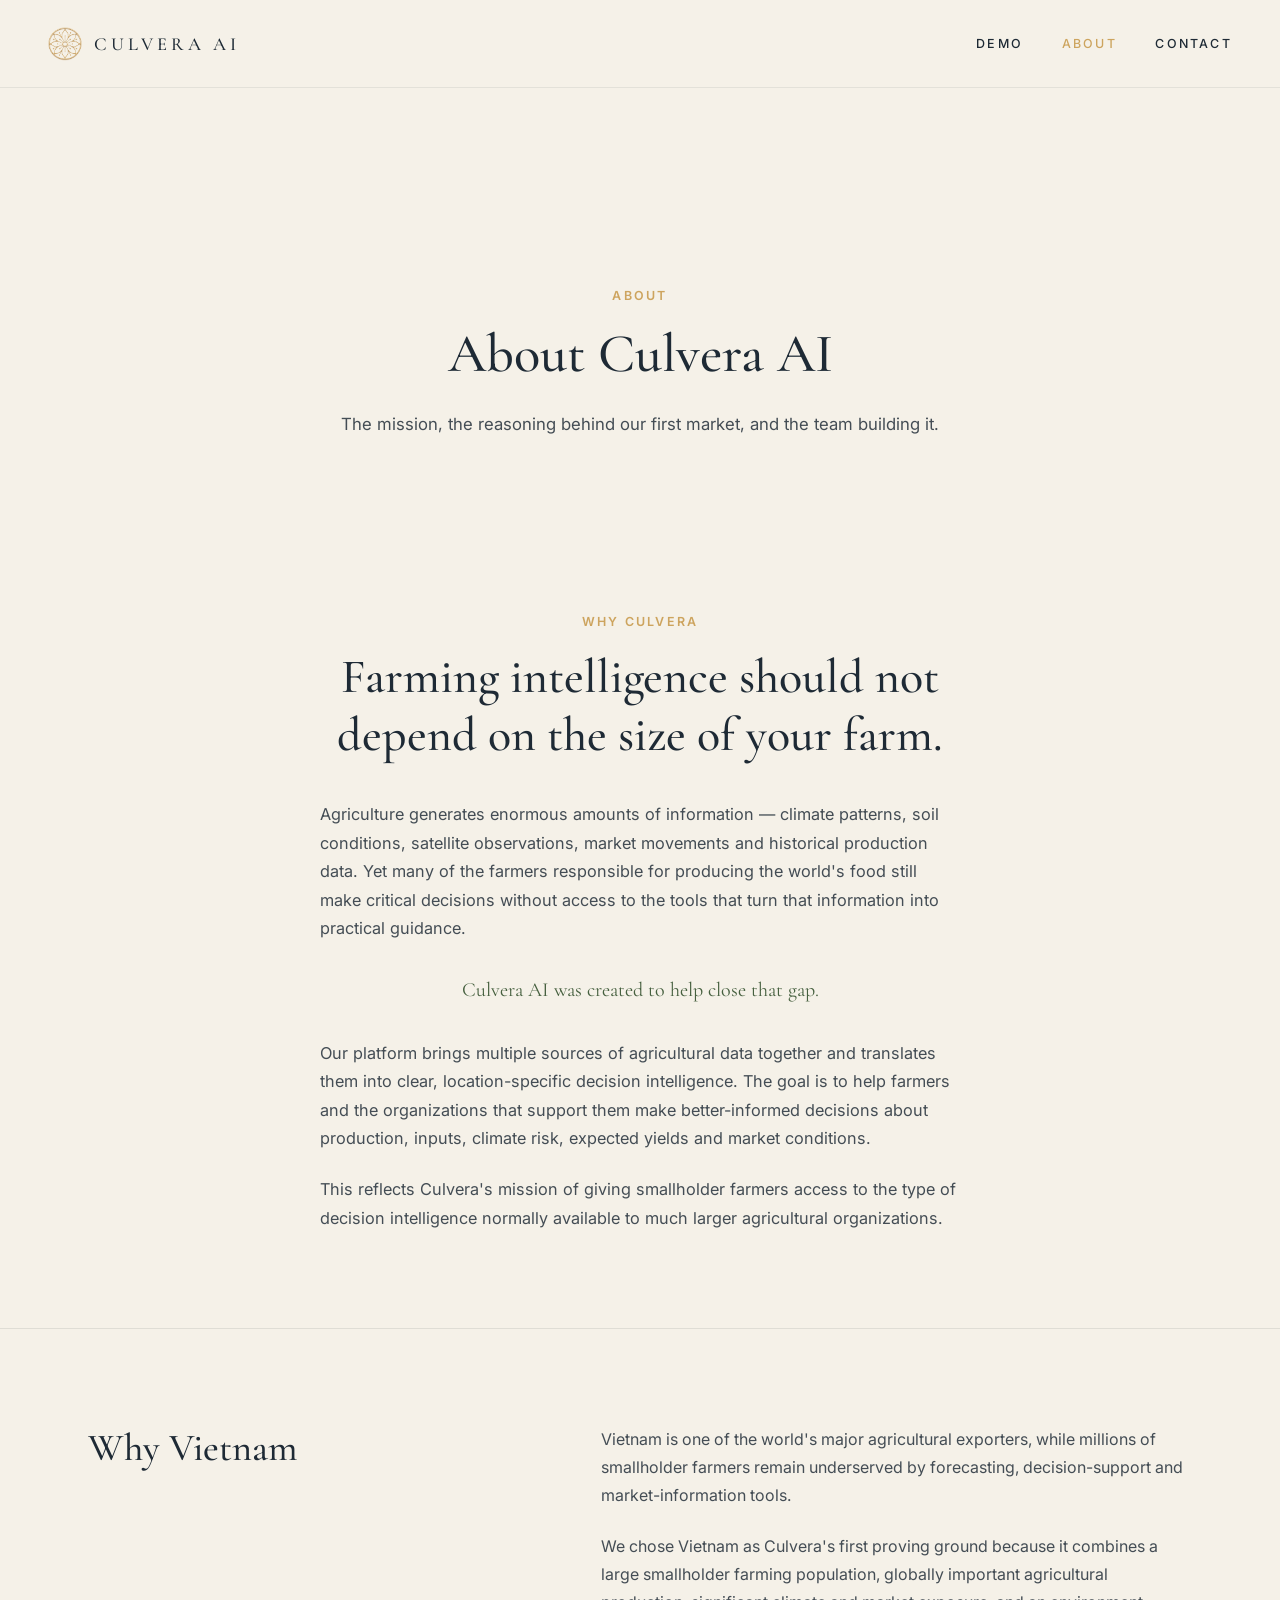
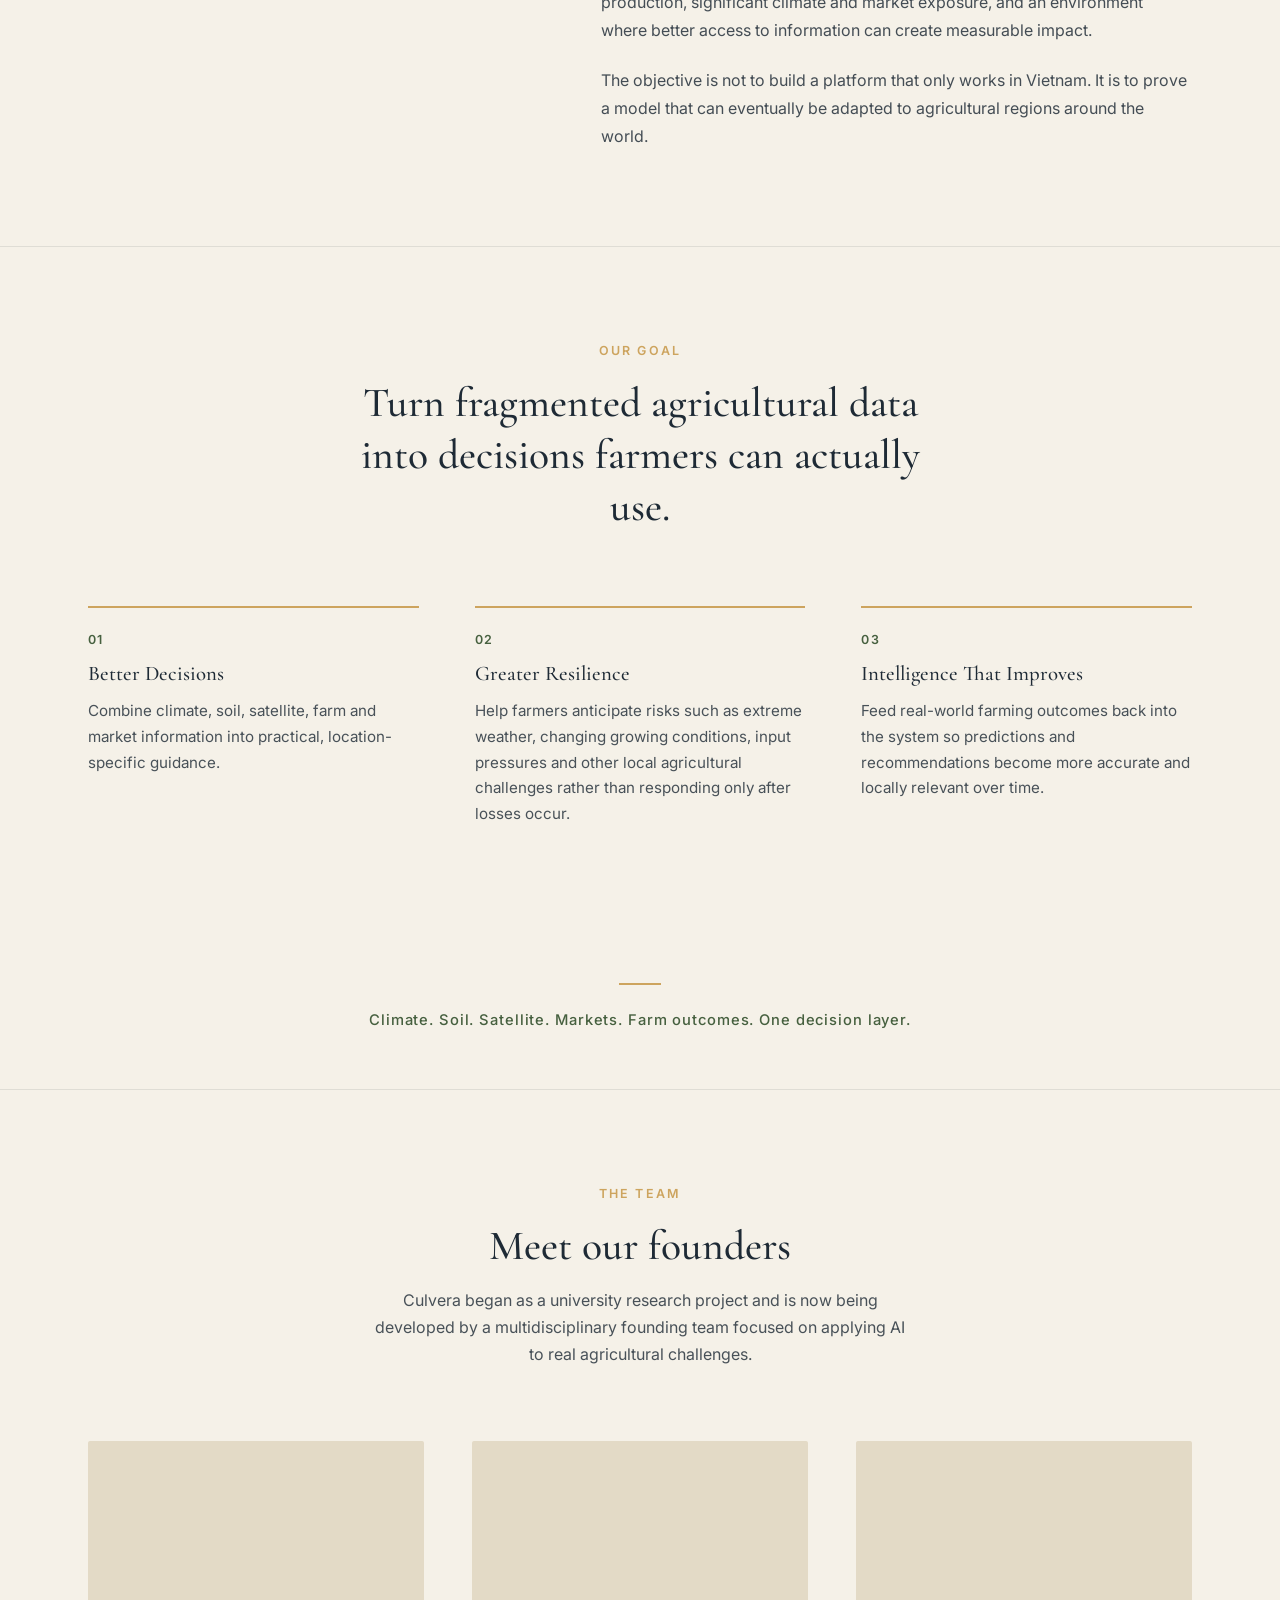
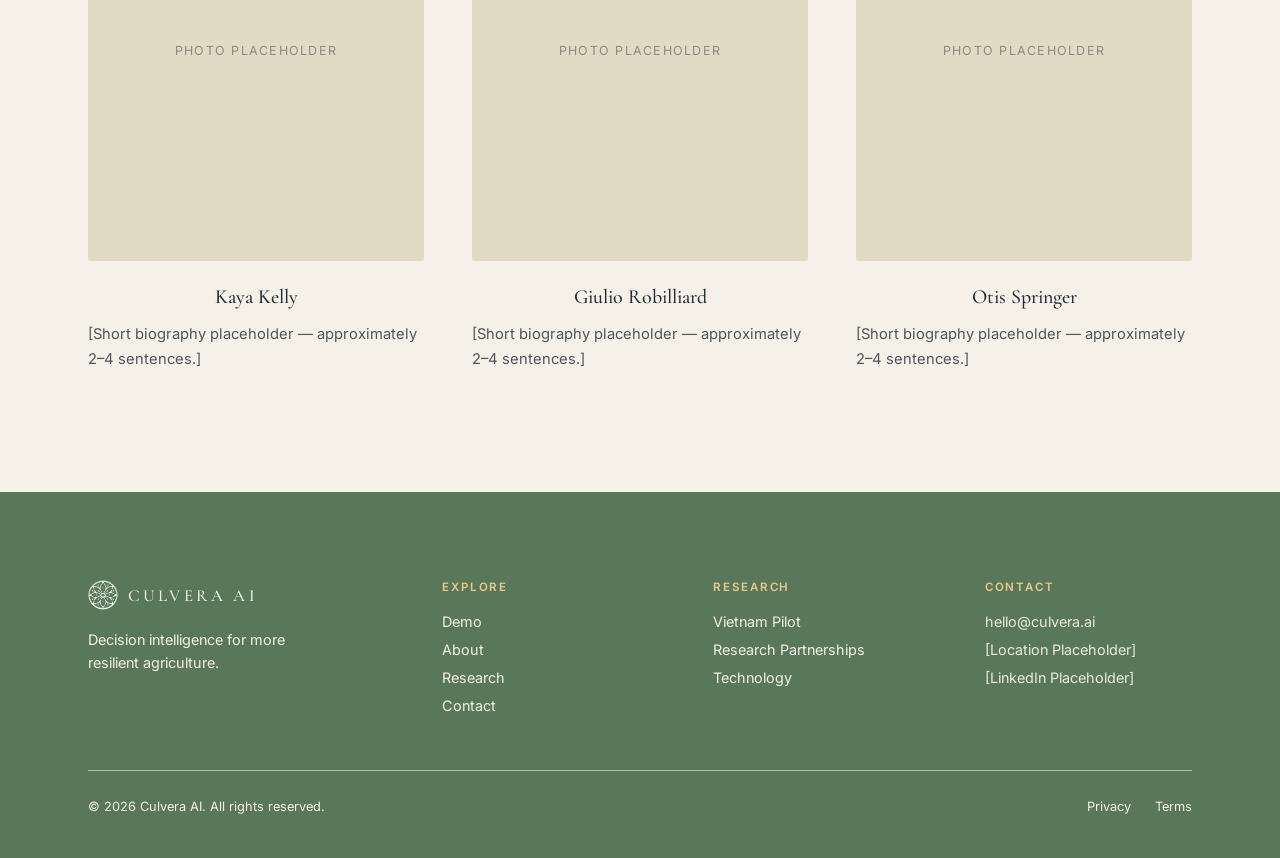
==== about.html @ 6334f4b2 "Initial commit: Culvera AI marketing site Co-Authored-By: Claude Sonnet 5 <noreply@anthropic.com>" ====
<!DOCTYPE html>
<html lang="en">
<head>
  <meta charset="UTF-8" />
  <meta name="viewport" content="width=device-width, initial-scale=1.0" />
  <title>About Culvera AI | Our Mission, Vietnam Pilot &amp; Founders</title>
  <meta
    name="description"
    content="Culvera AI gives smallholder farmers access to the decision intelligence normally reserved for large agricultural organizations. Learn our mission, why we started in Vietnam, and meet the founding team."
  />
  <link rel="canonical" href="about.html" />

  <link rel="preconnect" href="https://fonts.googleapis.com" />
  <link rel="preconnect" href="https://fonts.gstatic.com" crossorigin />
  <link
    href="https://fonts.googleapis.com/css2?family=Cormorant+Garamond:wght@500;600&family=Inter:wght@400;500;600&display=swap"
    rel="stylesheet"
  />

  <link rel="stylesheet" href="css/variables.css" />
  <link rel="stylesheet" href="css/base.css" />
  <link rel="stylesheet" href="css/hero.css" />
  <link rel="stylesheet" href="css/footer.css" />
  <!-- Reused for the static/light header variant and the editorial intro
       block styles (.contact-hero*) — see css/contact.css for both. -->
  <link rel="stylesheet" href="css/contact.css" />
  <link rel="stylesheet" href="css/about-sections.css" />
</head>
<body class="contact-page">

  <header class="site-header site-header--static">
    <a class="site-header__brand" href="index.html">
      <img
        class="site-header__logo"
        src="assets/images/logo-gold.png"
        alt=""
      />
      <span class="site-header__wordmark">CULVERA AI</span>
    </a>
    <nav class="site-header__nav" aria-label="Primary">
      <a href="index.html#demo">DEMO</a>
      <a href="about.html" aria-current="page">ABOUT</a>
      <a href="contact.html">CONTACT</a>
    </nav>
  </header>

  <main>
    <!-- ================================================================
         About hero — short editorial framing. The page's one <h1>.
         ================================================================ -->
    <section class="contact-hero about-hero contact-section">
      <div class="contact-hero__inner">
        <p class="contact-hero__eyebrow">ABOUT</p>
        <h1 class="contact-hero__title">About Culvera AI</h1>
        <p class="contact-hero__body">
          The mission, the reasoning behind our first market, and the team
          building it.
        </p>
      </div>
    </section>

    <!-- Why Culvera, Why Vietnam, Our Goal, tech statement and founders are
         the same shared sections/content used on the homepage — see
         js/data/site-content.js and js/data/founders.js. -->
    <section data-why-culvera></section>
    <section data-why-vietnam></section>
    <section data-goals></section>
    <section data-tech-statement></section>
    <section data-founders></section>
  </main>

  <footer id="site-footer"></footer>

  <script type="module" src="js/components/why-culvera.js"></script>
  <script type="module" src="js/components/why-vietnam.js"></script>
  <script type="module" src="js/components/goals-section.js"></script>
  <script type="module" src="js/components/tech-statement.js"></script>
  <script type="module" src="js/components/founder-grid.js"></script>
  <script type="module" src="js/footer.js"></script>
</body>
</html>
---- css/variables.css ----
/* ==========================================================================
   Culvera AI — Design Tokens & Animation Constants
   --------------------------------------------------------------------------
   Every colour, easing curve and timing value used by the hero/header intro
   lives here. Nothing below is hard-coded elsewhere — tweak a number in this
   file and the whole sequence retimes itself (hero.js reads these at runtime
   via getComputedStyle, so JS and CSS never fall out of sync).
   ========================================================================== */

:root {
  /* ---------- Brand palette ---------- */
  --color-gold: #cda45e;
  --color-gold-bright: #e8c88a;
  --color-white: #ffffff;
  --color-black: #0b0b0a;
  --color-ink: #14130f;

  /* Extended palette — footer, interior pages (contact, about, etc.) */
  --color-navy: #1e2a35;
  --color-navy-deep: #141c24;
  --color-field-green: #59785a;
  --color-field-green-deep: #46603f;
  --color-ivory: #f5f1e8;
  --color-ivory-dim: rgba(245, 241, 232, 0.55); /* decorative use only — never body text */
  --color-neutral-warm: #e3dac6; /* muted warm neutral — image/photo placeholders only */

  /* ---------- Typography ---------- */
  --font-wordmark: "Cormorant Garamond", "Times New Roman", serif;
  --font-nav: "Inter", -apple-system, "Helvetica Neue", Arial, sans-serif;
  --wordmark-tracking: 0.28em;
  --nav-tracking: 0.18em;

  /* ---------- Easing ----------
     Cinematic, non-bouncy curves only. */
  --ease-out-cinematic: cubic-bezier(0.22, 1, 0.36, 1);
  --ease-in-out-cinematic: cubic-bezier(0.65, 0, 0.35, 1);

  /* ---------- Hero intro timeline ----------
     Every phase below is expressed as a duration. hero.js sums these to
     schedule the sequence, so reordering/retiming the show only ever
     requires editing values here. */

  /* Phase 1 — centered gold logo.
     Three distinct, independently-tunable sizes rather than one scale plus
     a derived multiplier, so "how small it starts", "how big it sits while
     visible", and "how big it grows before dissolving" can each be tuned
     on their own: */
  --hero-logo-fade-in: 1400ms;
  --hero-logo-hold: 850ms;
  --hero-logo-fade-out: 900ms;
  --hero-logo-scale-from: 0.28; /* initial, near-invisible size */
  --hero-logo-scale-to: 0.8; /* size while fully visible / holding */
  --hero-logo-scale-exit: 1.1; /* continues growing into this as it fades out */

  /* Phase 2 — "CULVERA AI" wordmark, gold -> white */
  --hero-wordmark-fade-in: 1100ms;
  --hero-wordmark-color-shift: 1300ms;
  --hero-wordmark-hold: 750ms;
  --hero-wordmark-scale-from: 0.92;
  --hero-wordmark-scale-to: 1;

  /* Phase 3 — collapse into the permanent header */
  --hero-header-transition: 950ms;

  /* Misc */
  --hero-scrim-opacity: 0.28;
  --header-height: 88px;
  --auto-scroll-duration: 1100ms;
}

/* Reduced-motion overrides: same structural sequence, none of the scale/
   glow drama, no forced auto-scroll. hero.js also reads this media query
   directly for the auto-scroll / scale-transform behaviour it controls
   in JS rather than CSS. */
@media (prefers-reduced-motion: reduce) {
  :root {
    --hero-logo-fade-in: 500ms;
    --hero-logo-hold: 300ms;
    --hero-logo-fade-out: 400ms;
    --hero-logo-scale-from: 1;
    --hero-logo-scale-to: 1;
    --hero-logo-scale-exit: 1;

    --hero-wordmark-fade-in: 450ms;
    --hero-wordmark-color-shift: 500ms;
    --hero-wordmark-hold: 300ms;
    --hero-wordmark-scale-from: 1;
    --hero-wordmark-scale-to: 1;

    --hero-header-transition: 400ms;
  }
}
---- css/base.css ----
/* ==========================================================================
   Culvera AI — Base / Reset
   ========================================================================== */

*,
*::before,
*::after {
  box-sizing: border-box;
}

html,
body {
  margin: 0;
  padding: 0;
  width: 100%;
  overflow-x: hidden;
}

body {
  background: var(--color-black);
  color: var(--color-ink);
  font-family: var(--font-nav);
  -webkit-font-smoothing: antialiased;
  text-rendering: optimizeLegibility;
}

img {
  max-width: 100%;
  display: block;
}

a {
  color: inherit;
  text-decoration: none;
}

/* Visually-hidden but still available to assistive tech */
.visually-hidden {
  position: absolute;
  width: 1px;
  height: 1px;
  padding: 0;
  margin: -1px;
  overflow: hidden;
  clip: rect(0, 0, 0, 0);
  white-space: nowrap;
  border: 0;
}
---- css/hero.css ----
/* ==========================================================================
   Culvera AI — Hero / Header Intro
   --------------------------------------------------------------------------
   Visual states are driven entirely by a single attribute, [data-hero-stage],
   set on <body> by js/hero.js. Nothing here animates on its own timer — CSS
   only reacts to the current stage, so the whole show can be re-sequenced
   from hero.js without ever touching this file.

   Stages, in order:
     initial        -> nothing but video is visible
     logo           -> centered gold logo fades/scales in, then holds
     logo-out       -> logo fades out (continues a slight scale-up)
     wordmark-gold  -> "CULVERA AI" fades in, centered, in brand gold
     wordmark-white -> wordmark shifts colour from gold to white, then holds
     header         -> wordmark fades out; header brand + nav fade in
     done           -> resting state, identical visually to "header"
   ========================================================================== */

/* ---------------------------------------------------------------------- */
/* Hero section                                                            */
/* ---------------------------------------------------------------------- */

.hero {
  position: relative;
  width: 100%;
  height: 100vh;
  min-height: 100vh;
  overflow: hidden;
  background: var(--color-black);
}

.hero__video {
  position: absolute;
  inset: 0;
  width: 100%;
  height: 100%;
  object-fit: cover;
  object-position: center;
  z-index: 0;
}

/* Soft gradient so the centered wordmark / header stay legible over bright
   footage. Kept subtle — this is not meant to darken the video materially. */
.hero__scrim {
  position: absolute;
  inset: 0;
  z-index: 1;
  pointer-events: none;
  background: linear-gradient(
    to bottom,
    rgba(0, 0, 0, calc(var(--hero-scrim-opacity) * 0.9)) 0%,
    rgba(0, 0, 0, calc(var(--hero-scrim-opacity) * 0.35)) 28%,
    rgba(0, 0, 0, calc(var(--hero-scrim-opacity) * 0.35)) 72%,
    rgba(0, 0, 0, calc(var(--hero-scrim-opacity) * 0.9)) 100%
  );
}

/* ---------------------------------------------------------------------- */
/* Centerstage: logo + wordmark share one dead-center anchor point         */
/* ---------------------------------------------------------------------- */

.hero__centerstage {
  position: absolute;
  inset: 0;
  z-index: 2;
  display: flex;
  align-items: center;
  justify-content: center;
  pointer-events: none;
}

.hero__logo,
.hero__wordmark {
  position: absolute;
  top: 50%;
  left: 50%;
  will-change: opacity, transform;
}

.hero__logo {
  width: min(22vw, 180px);
  min-width: 96px;
  transform: translate(-50%, -50%) scale(var(--hero-logo-scale-from));
  opacity: 0;
  transition:
    opacity var(--hero-logo-fade-out) var(--ease-out-cinematic),
    transform var(--hero-logo-fade-out) var(--ease-out-cinematic);
}

body[data-hero-stage="logo"] .hero__logo {
  opacity: 1;
  transform: translate(-50%, -50%) scale(var(--hero-logo-scale-to));
  transition:
    opacity var(--hero-logo-fade-in) var(--ease-out-cinematic),
    transform var(--hero-logo-fade-in) var(--ease-out-cinematic);
}

/* logo-out and every stage after it: hidden, having drifted slightly larger */
body[data-hero-stage="logo-out"] .hero__logo,
body[data-hero-stage="wordmark-gold"] .hero__logo,
body[data-hero-stage="wordmark-white"] .hero__logo,
body[data-hero-stage="header"] .hero__logo,
body[data-hero-stage="done"] .hero__logo {
  opacity: 0;
  transform: translate(-50%, -50%) scale(var(--hero-logo-scale-exit));
}

.hero__wordmark {
  font-family: var(--font-wordmark);
  font-weight: 500;
  font-size: clamp(2.1rem, 5.5vw, 4.25rem);
  letter-spacing: var(--wordmark-tracking);
  white-space: nowrap;
  color: var(--color-gold);
  opacity: 0;
  transform: translate(-50%, -50%) scale(var(--hero-wordmark-scale-from));
  transition:
    opacity var(--hero-header-transition) var(--ease-out-cinematic),
    transform var(--hero-header-transition) var(--ease-out-cinematic),
    color var(--hero-wordmark-color-shift) var(--ease-in-out-cinematic);
}

body[data-hero-stage="wordmark-gold"] .hero__wordmark {
  opacity: 1;
  color: var(--color-gold);
  transform: translate(-50%, -50%) scale(var(--hero-wordmark-scale-to));
  transition:
    opacity var(--hero-wordmark-fade-in) var(--ease-out-cinematic),
    transform var(--hero-wordmark-fade-in) var(--ease-out-cinematic);
}

body[data-hero-stage="wordmark-white"] .hero__wordmark {
  opacity: 1;
  color: var(--color-white);
  transform: translate(-50%, -50%) scale(var(--hero-wordmark-scale-to));
  transition: color var(--hero-wordmark-color-shift) var(--ease-in-out-cinematic);
}

/* header / done: wordmark dissolves back out, mirroring the logo's exit */
body[data-hero-stage="header"] .hero__wordmark,
body[data-hero-stage="done"] .hero__wordmark {
  opacity: 0;
  color: var(--color-white);
  transform: translate(-50%, -50%) scale(calc(var(--hero-wordmark-scale-to) * 1.06));
  transition:
    opacity var(--hero-header-transition) var(--ease-out-cinematic),
    transform var(--hero-header-transition) var(--ease-out-cinematic);
}

/* ---------------------------------------------------------------------- */
/* Permanent header (brand mark + nav)                                     */
/* ---------------------------------------------------------------------- */

.site-header {
  position: fixed;
  top: 0;
  left: 0;
  right: 0;
  z-index: 10;
  height: var(--header-height);
  display: flex;
  align-items: center;
  justify-content: space-between;
  padding: 0 clamp(1.25rem, 4vw, 3rem);
  background: transparent;
  pointer-events: none;
}

.site-header__brand,
.site-header__nav {
  opacity: 0;
  transform: translateY(-8px);
  transition:
    opacity var(--hero-header-transition) var(--ease-out-cinematic),
    transform var(--hero-header-transition) var(--ease-out-cinematic);
}

body[data-hero-stage="header"] .site-header,
body[data-hero-stage="done"] .site-header {
  pointer-events: auto;
}

body[data-hero-stage="header"] .site-header__brand,
body[data-hero-stage="done"] .site-header__brand {
  opacity: 1;
  transform: translateY(0);
}

body[data-hero-stage="header"] .site-header__nav,
body[data-hero-stage="done"] .site-header__nav {
  opacity: 1;
  transform: translateY(0);
  transition-delay: 120ms; /* nav settles a beat after the brand mark */
}

.site-header__brand {
  display: flex;
  align-items: center;
  gap: 0.75rem;
  text-decoration: none;
  color: inherit;
  transition: opacity 220ms var(--ease-out-cinematic);
}

.site-header__brand:hover,
.site-header__brand:focus-visible {
  opacity: 0.85;
}

.site-header__logo {
  width: 34px;
  height: 34px;
}

.site-header__wordmark {
  font-family: var(--font-wordmark);
  font-weight: 500;
  font-size: 1.15rem;
  letter-spacing: 0.22em;
  color: var(--color-white);
  white-space: nowrap;
}

.site-header__nav {
  display: flex;
  align-items: center;
  gap: clamp(1.25rem, 3vw, 2.5rem);
}

.site-header__nav a {
  font-family: var(--font-nav);
  font-size: 0.78rem;
  font-weight: 500;
  letter-spacing: var(--nav-tracking);
  color: var(--color-white);
  opacity: 0.9;
  transition: opacity 220ms var(--ease-out-cinematic);
}

.site-header__nav a:hover,
.site-header__nav a:focus-visible {
  opacity: 1;
}

@media (max-width: 560px) {
  .site-header__wordmark {
    font-size: 0.95rem;
  }
  .site-header__nav {
    gap: 1rem;
  }
  .site-header__nav a {
    font-size: 0.68rem;
  }
}

/* Below ~480px there isn't room for brand + full nav on one line without
   crowding or wrapping mid-word — stack into two centered rows instead of
   shrinking type past legibility. */
@media (max-width: 480px) {
  .site-header {
    flex-wrap: wrap;
    justify-content: center;
    row-gap: 0.5rem;
    height: auto;
    padding-top: 0.85rem;
    padding-bottom: 0.85rem;
  }

  .site-header__brand {
    order: 1;
  }

  .site-header__nav {
    order: 2;
    width: 100%;
    justify-content: center;
  }
}
---- css/footer.css ----
/* ==========================================================================
   Culvera AI — Global Footer
   --------------------------------------------------------------------------
   Rendered by js/footer.js from js/footer-data.js into <footer id="site-footer">.
   Field Green background, Warm Ivory text, gold reserved for small accents
   and hover states only — restrained, editorial, not a generic SaaS footer.
   ========================================================================== */

.site-footer {
  background: var(--color-field-green);
  color: var(--color-ivory);
}

.site-footer__inner {
  max-width: 1200px;
  margin: 0 auto;
  padding: clamp(3.5rem, 7vw, 5.5rem) clamp(1.5rem, 4vw, 3rem) clamp(2rem, 4vw, 2.75rem);
}

.site-footer__top {
  display: grid;
  grid-template-columns: 1.4fr 1fr 1fr 1fr;
  gap: clamp(2.5rem, 5vw, 4rem);
}

/* ---------------------------------------------------------------------- */
/* Brand column                                                            */
/* ---------------------------------------------------------------------- */

.site-footer__brand {
  display: inline-flex;
  align-items: center;
  gap: 0.65rem;
  margin-bottom: 1.1rem;
}

.site-footer__logo {
  width: 30px;
  height: 30px;
}

.site-footer__wordmark {
  font-family: var(--font-wordmark);
  font-weight: 500;
  font-size: 1.05rem;
  letter-spacing: 0.2em;
  color: var(--color-ivory);
}

.site-footer__tagline {
  font-family: var(--font-nav);
  font-size: 0.9rem;
  line-height: 1.6;
  color: var(--color-ivory);
  max-width: 26ch;
  margin: 0;
}

/* ---------------------------------------------------------------------- */
/* Link columns                                                            */
/* ---------------------------------------------------------------------- */

.site-footer__heading {
  font-family: var(--font-nav);
  font-size: 0.72rem;
  font-weight: 600;
  letter-spacing: 0.16em;
  text-transform: uppercase;
  color: var(--color-gold-bright);
  margin: 0 0 1.15rem;
}

.site-footer__list {
  list-style: none;
  margin: 0;
  padding: 0;
  display: flex;
  flex-direction: column;
  gap: 0.7rem;
}

.site-footer__list a,
.site-footer__list li {
  font-family: var(--font-nav);
  font-size: 0.9rem;
  color: var(--color-ivory);
}

.site-footer__list a {
  transition: color 220ms var(--ease-out-cinematic);
}

.site-footer__list a:hover,
.site-footer__list a:focus-visible {
  color: var(--color-gold-bright);
}

.site-footer__col--contact .site-footer__list li {
  opacity: 0.95;
}

/* ---------------------------------------------------------------------- */
/* Divider + bottom bar                                                    */
/* ---------------------------------------------------------------------- */

.site-footer__divider {
  height: 1px;
  background: var(--color-ivory-dim);
  margin: clamp(2.5rem, 5vw, 3.5rem) 0 1.75rem;
}

.site-footer__bottom {
  display: flex;
  align-items: center;
  justify-content: space-between;
  gap: 1.5rem;
  flex-wrap: wrap;
}

.site-footer__copyright {
  font-family: var(--font-nav);
  font-size: 0.8rem;
  color: var(--color-ivory);
  margin: 0;
}

.site-footer__legal {
  display: flex;
  gap: 1.5rem;
}

.site-footer__legal a {
  font-family: var(--font-nav);
  font-size: 0.8rem;
  color: var(--color-ivory);
  transition: color 220ms var(--ease-out-cinematic);
}

.site-footer__legal a:hover,
.site-footer__legal a:focus-visible {
  color: var(--color-gold-bright);
}

/* ---------------------------------------------------------------------- */
/* Responsive                                                              */
/* ---------------------------------------------------------------------- */

@media (max-width: 900px) {
  .site-footer__top {
    grid-template-columns: 1fr 1fr;
    row-gap: 2.75rem;
  }
  .site-footer__col--brand {
    grid-column: 1 / -1;
  }
}

@media (max-width: 560px) {
  .site-footer__top {
    grid-template-columns: 1fr;
    row-gap: 2.5rem;
  }
  .site-footer__bottom {
    flex-direction: column;
    align-items: flex-start;
    gap: 1rem;
  }
}
---- css/contact.css ----
/* ==========================================================================
   Culvera AI — Contact page
   --------------------------------------------------------------------------
   Warm Ivory ground, Deep Navy typography, Field Green as a secondary
   accent, gold reserved for small details (eyebrow, focus rings, markers).
   Restrained: thin dividers, understated inputs, no cards, no gradients.
   ========================================================================== */

body.contact-page {
  background: var(--color-ivory);
  color: var(--color-navy);
}

.contact-page main {
  padding-top: var(--header-height);
}

/* ---------------------------------------------------------------------- */
/* Static header variant — same markup/classes as the hero header, just   */
/* always visible and recoloured for a light, non-video background.        */
/* (hero.css is left untouched; this is additive, page-scoped.)            */
/* ---------------------------------------------------------------------- */

.site-header--static {
  position: sticky;
  background: rgba(245, 241, 232, 0.92);
  backdrop-filter: blur(6px);
  border-bottom: 1px solid rgba(30, 42, 53, 0.08);
}

.site-header--static .site-header__brand,
.site-header--static .site-header__nav {
  opacity: 1;
  transform: none;
  transition: none;
}

.site-header--static .site-header__wordmark {
  color: var(--color-navy);
}

.site-header--static .site-header__nav a {
  color: var(--color-navy);
  opacity: 1;
}

.site-header--static .site-header__nav a:hover,
.site-header--static .site-header__nav a:focus-visible {
  color: var(--color-field-green-deep);
}

.site-header--static .site-header__nav a[aria-current="page"] {
  color: var(--color-gold);
}

/* ---------------------------------------------------------------------- */
/* Section shell                                                           */
/* ---------------------------------------------------------------------- */

.contact-section {
  max-width: 1200px;
  margin: 0 auto;
  padding: clamp(3rem, 6vw, 5rem) clamp(1.5rem, 4vw, 3rem);
}

/* ---------------------------------------------------------------------- */
/* Contact hero / editorial intro                                          */
/* ---------------------------------------------------------------------- */

.contact-hero {
  padding-top: clamp(4.5rem, 9vw, 7rem);
  padding-bottom: clamp(2rem, 4vw, 3rem);
  text-align: center;
}

.contact-hero__inner {
  max-width: 46rem;
  margin: 0 auto;
}

.contact-hero__eyebrow {
  font-family: var(--font-nav);
  font-size: 0.78rem;
  font-weight: 600;
  letter-spacing: var(--nav-tracking);
  color: var(--color-gold);
  margin: 0 0 1.25rem;
}

.contact-hero__title {
  font-family: var(--font-wordmark);
  font-weight: 500;
  font-size: clamp(2.2rem, 4.8vw, 3.4rem);
  line-height: 1.15;
  color: var(--color-navy);
  margin: 0 0 1.5rem;
}

/* Contact page heading — sized/widened to stay on one line on any screen
   roomy enough for a heading this size at all; still wraps gracefully on
   the smallest phones rather than overflowing. */
.contact-hero__title--nowrap {
  font-size: clamp(1.5rem, 4.4vw, 2.9rem);
}

.contact-hero__inner--wide {
  max-width: 54rem;
}

@media (min-width: 540px) {
  .contact-hero__title--nowrap {
    white-space: nowrap;
  }
}

.contact-hero__body {
  font-family: var(--font-nav);
  font-size: 1.05rem;
  line-height: 1.7;
  color: var(--color-navy);
  opacity: 0.82;
  margin: 0 auto;
  max-width: 40rem;
}

.contact-hero__links {
  font-family: var(--font-nav);
  font-size: 0.92rem;
  color: var(--color-navy);
  opacity: 0.75;
  margin: 1.75rem 0 0;
}

.contact-hero__links a {
  color: var(--color-field-green-deep);
  text-underline-offset: 3px;
  text-decoration: underline;
  text-decoration-color: rgba(89, 120, 90, 0.35);
}

.contact-hero__links a:hover,
.contact-hero__links a:focus-visible {
  color: var(--color-gold);
  text-decoration-color: currentColor;
}

/* ---------------------------------------------------------------------- */
/* Contact info + form — two columns                                       */
/* ---------------------------------------------------------------------- */

.contact-grid {
  display: grid;
  grid-template-columns: minmax(0, 0.85fr) minmax(0, 1.15fr);
  gap: clamp(3rem, 6vw, 5.5rem);
  align-items: start;
}

.contact-info__heading {
  font-family: var(--font-wordmark);
  font-weight: 500;
  font-size: clamp(1.6rem, 3vw, 2rem);
  color: var(--color-navy);
  margin: 0 0 1rem;
}

.contact-info__body {
  font-family: var(--font-nav);
  font-size: 0.98rem;
  line-height: 1.7;
  color: var(--color-navy);
  opacity: 0.82;
  margin: 0 0 2.25rem;
  max-width: 34rem;
}

.contact-info__list {
  display: grid;
  gap: 1.5rem;
  margin: 0 0 2rem;
  padding: 0;
}

.contact-info__list dt {
  font-family: var(--font-nav);
  font-size: 0.72rem;
  font-weight: 600;
  letter-spacing: 0.14em;
  text-transform: uppercase;
  color: var(--color-field-green-deep);
  margin: 0 0 0.3rem;
}

.contact-info__list dd {
  font-family: var(--font-nav);
  font-size: 1.02rem;
  color: var(--color-navy);
  margin: 0;
}

.contact-info__list a {
  color: var(--color-navy);
  border-bottom: 1px solid rgba(30, 42, 53, 0.25);
  transition: color 220ms var(--ease-out-cinematic), border-color 220ms var(--ease-out-cinematic);
}

.contact-info__list a:hover,
.contact-info__list a:focus-visible {
  color: var(--color-gold);
  border-color: currentColor;
}

.contact-info__note {
  font-family: var(--font-nav);
  font-size: 0.85rem;
  color: var(--color-navy);
  opacity: 0.6;
  padding-top: 1.5rem;
  border-top: 1px solid rgba(30, 42, 53, 0.12);
}

/* ---------------------------------------------------------------------- */
/* Form                                                                    */
/* ---------------------------------------------------------------------- */

.contact-form {
  display: grid;
  gap: 1.4rem;
}

.contact-form__row {
  display: grid;
  grid-template-columns: 1fr 1fr;
  gap: 1.4rem;
}

.form-field {
  display: flex;
  flex-direction: column;
  gap: 0.5rem;
}

.form-field label {
  font-family: var(--font-nav);
  font-size: 0.78rem;
  font-weight: 600;
  letter-spacing: 0.06em;
  color: var(--color-navy);
}

.form-field .form-field__optional {
  font-weight: 400;
  opacity: 0.55;
  text-transform: none;
  letter-spacing: 0;
}

.form-field input,
.form-field select,
.form-field textarea {
  font-family: var(--font-nav);
  font-size: 0.98rem;
  color: var(--color-navy);
  background: transparent;
  border: 1px solid rgba(30, 42, 53, 0.28);
  border-radius: 4px;
  padding: 0.75rem 0.9rem;
  transition: border-color 200ms var(--ease-out-cinematic), box-shadow 200ms var(--ease-out-cinematic);
}

.form-field textarea {
  resize: vertical;
  min-height: 8.5rem;
}

.form-field input::placeholder,
.form-field textarea::placeholder {
  color: rgba(30, 42, 53, 0.4);
}

.form-field input:focus-visible,
.form-field select:focus-visible,
.form-field textarea:focus-visible {
  outline: none;
  border-color: var(--color-gold);
  box-shadow: 0 0 0 3px rgba(205, 164, 94, 0.18);
}

.form-field input[aria-invalid="true"],
.form-field select[aria-invalid="true"],
.form-field textarea[aria-invalid="true"] {
  border-color: #b0453a;
}

.form-field__error {
  min-height: 1.1em;
  font-family: var(--font-nav);
  font-size: 0.8rem;
  color: #b0453a;
}

.contact-form__submit {
  display: flex;
  align-items: center;
  gap: 1.25rem;
  margin-top: 0.5rem;
}

.contact-form__button {
  font-family: var(--font-nav);
  font-size: 0.82rem;
  font-weight: 600;
  letter-spacing: 0.14em;
  text-transform: uppercase;
  color: var(--color-ivory);
  background: var(--color-navy);
  border: none;
  border-radius: 4px;
  padding: 0.95rem 2.1rem;
  cursor: pointer;
  transition: background 220ms var(--ease-out-cinematic), transform 220ms var(--ease-out-cinematic);
}

.contact-form__button:hover,
.contact-form__button:focus-visible {
  background: var(--color-field-green-deep);
}

.contact-form__button:disabled {
  cursor: progress;
  opacity: 0.75;
}

.contact-form__status {
  font-family: var(--font-nav);
  font-size: 0.88rem;
  min-height: 1.4em;
}

.contact-form__status[data-tone="success"] {
  color: var(--color-field-green-deep);
}

.contact-form__status[data-tone="error"] {
  color: #b0453a;
}

@media (max-width: 900px) {
  .contact-grid {
    grid-template-columns: 1fr;
    gap: 3rem;
  }
}

@media (max-width: 560px) {
  .contact-form__row {
    grid-template-columns: 1fr;
  }
}

/* ---------------------------------------------------------------------- */
/* FAQ                                                                     */
/* ---------------------------------------------------------------------- */

.faq-section {
  border-top: 1px solid rgba(30, 42, 53, 0.12);
}

.faq-section__heading {
  font-family: var(--font-wordmark);
  font-weight: 500;
  font-size: clamp(1.8rem, 3.5vw, 2.4rem);
  color: var(--color-navy);
  margin: 0 0 0.85rem;
  text-align: center;
}

.faq-section__intro {
  font-family: var(--font-nav);
  font-size: 1rem;
  color: var(--color-navy);
  opacity: 0.78;
  text-align: center;
  max-width: 40rem;
  margin: 0 auto 3rem;
}

.faq-list {
  max-width: 48rem;
  margin: 0 auto;
  display: flex;
  flex-direction: column;
}

.faq-item {
  border-bottom: 1px solid rgba(30, 42, 53, 0.14);
}

.faq-item summary {
  list-style: none;
  cursor: pointer;
  display: flex;
  align-items: center;
  justify-content: space-between;
  gap: 1.5rem;
  padding: 1.35rem 0.15rem;
}

.faq-item summary::-webkit-details-marker {
  display: none;
}

.faq-item summary h3 {
  font-family: var(--font-nav);
  font-size: 1rem;
  font-weight: 600;
  color: var(--color-navy);
  margin: 0;
}

.faq-item__icon {
  flex: none;
  width: 1rem;
  height: 1rem;
  position: relative;
}

.faq-item__icon::before,
.faq-item__icon::after {
  content: "";
  position: absolute;
  background: var(--color-gold);
  border-radius: 1px;
  transition: transform 260ms var(--ease-in-out-cinematic);
}

.faq-item__icon::before {
  top: 50%;
  left: 0;
  width: 100%;
  height: 1.5px;
  transform: translateY(-50%);
}

.faq-item__icon::after {
  left: 50%;
  top: 0;
  height: 100%;
  width: 1.5px;
  transform: translateX(-50%);
}

.faq-item[open] .faq-item__icon::after {
  transform: translateX(-50%) rotate(90deg) scaleY(0);
}

.faq-item__answer p {
  font-family: var(--font-nav);
  font-size: 0.95rem;
  line-height: 1.7;
  color: var(--color-navy);
  opacity: 0.82;
  margin: 0;
  padding: 0 0.15rem 1.5rem;
  max-width: 42rem;
}
---- css/about-sections.css ----
/* ==========================================================================
   Culvera AI — "About the company" sections
   --------------------------------------------------------------------------
   Shared by the homepage (directly below the hero) and the About page.
   Rendered by js/components/why-culvera.js, why-vietnam.js, goals-section.js,
   tech-statement.js and founder-grid.js from js/data/*.js.

   Warm Ivory throughout, Deep Navy for type, Field Green + Gold reserved
   for small accents. No cards, no gradients — rhythm comes from generous
   spacing, a consistent content width, and thin dividers between sections.
   ========================================================================== */

.why-culvera-section,
.why-vietnam-section,
.goals-section,
.tech-statement,
.founders-section {
  background: var(--color-ivory);
}

.section-inner {
  max-width: 1200px;
  margin: 0 auto;
  padding-left: clamp(1.5rem, 4vw, 3rem);
  padding-right: clamp(1.5rem, 4vw, 3rem);
}

.eyebrow {
  font-family: var(--font-nav);
  font-size: 0.78rem;
  font-weight: 600;
  letter-spacing: var(--nav-tracking);
  color: var(--color-gold);
  margin: 0 0 1.25rem;
}

/* ---------------------------------------------------------------------- */
/* Why Culvera — centered editorial intro                                  */
/* ---------------------------------------------------------------------- */

.why-culvera-section {
  padding: clamp(5rem, 10vw, 8rem) 0 clamp(4rem, 8vw, 6rem);
  text-align: center;
}

.why-culvera__inner {
  max-width: 46rem;
}

.why-culvera-section .eyebrow {
  text-align: center;
}

.why-culvera__heading {
  font-family: var(--font-wordmark);
  font-weight: 500;
  font-size: clamp(2rem, 4.5vw, 3rem);
  line-height: 1.2;
  color: var(--color-navy);
  margin: 0 0 2.25rem;
}

.why-culvera__body {
  display: grid;
  gap: 1.4rem;
  text-align: left;
}

.why-culvera__body p {
  font-family: var(--font-nav);
  font-size: 1.02rem;
  line-height: 1.75;
  color: var(--color-navy);
  opacity: 0.82;
  margin: 0;
}

/* Make Culvera's short standalone line ("...help close that gap.") read as
   its own beat rather than blending into the paragraph above/below it. */
.why-culvera__body p:nth-child(2) {
  font-family: var(--font-wordmark);
  font-size: 1.25rem;
  color: var(--color-field-green-deep);
  opacity: 1;
  text-align: center;
  margin: 0.5rem 0;
}

/* ---------------------------------------------------------------------- */
/* Why Vietnam — two columns, heading left / copy right                    */
/* ---------------------------------------------------------------------- */

.why-vietnam-section {
  padding: clamp(4rem, 8vw, 6rem) 0;
  border-top: 1px solid rgba(30, 42, 53, 0.1);
}

.why-vietnam__grid {
  display: grid;
  grid-template-columns: minmax(0, 0.85fr) minmax(0, 1.15fr);
  gap: clamp(2.5rem, 6vw, 5rem);
  align-items: start;
}

.why-vietnam__heading {
  font-family: var(--font-wordmark);
  font-weight: 500;
  font-size: clamp(1.8rem, 3.5vw, 2.4rem);
  color: var(--color-navy);
  margin: 0;
}

.why-vietnam__body {
  display: grid;
  gap: 1.4rem;
}

.why-vietnam__body p {
  font-family: var(--font-nav);
  font-size: 1rem;
  line-height: 1.75;
  color: var(--color-navy);
  opacity: 0.82;
  margin: 0;
  max-width: 42rem;
}

@media (max-width: 800px) {
  .why-vietnam__grid {
    grid-template-columns: 1fr;
    gap: 1.75rem;
  }
}

/* ---------------------------------------------------------------------- */
/* Our Goal                                                                 */
/* ---------------------------------------------------------------------- */

.goals-section {
  padding: clamp(4rem, 8vw, 6rem) 0;
  border-top: 1px solid rgba(30, 42, 53, 0.1);
}

.goals__intro {
  text-align: center;
  max-width: 42rem;
  margin-bottom: clamp(3rem, 6vw, 4.5rem);
}

.goals-section .eyebrow {
  text-align: center;
}

.goals__statement {
  font-family: var(--font-wordmark);
  font-weight: 500;
  font-size: clamp(1.9rem, 4vw, 2.6rem);
  line-height: 1.25;
  color: var(--color-navy);
  margin: 0;
}

.goals__grid {
  display: grid;
  grid-template-columns: repeat(3, minmax(0, 1fr));
  gap: clamp(2.5rem, 5vw, 3.5rem);
}

.goal {
  padding-top: 1.5rem;
  border-top: 2px solid var(--color-gold);
}

.goal__index {
  display: block;
  font-family: var(--font-nav);
  font-size: 0.78rem;
  font-weight: 600;
  letter-spacing: 0.12em;
  color: var(--color-field-green-deep);
  margin-bottom: 0.85rem;
}

.goal__title {
  font-family: var(--font-wordmark);
  font-weight: 500;
  font-size: 1.3rem;
  color: var(--color-navy);
  margin: 0 0 0.75rem;
}

.goal__body {
  font-family: var(--font-nav);
  font-size: 0.95rem;
  line-height: 1.7;
  color: var(--color-navy);
  opacity: 0.8;
  margin: 0;
}

@media (max-width: 800px) {
  .goals__grid {
    grid-template-columns: 1fr;
    gap: 2.5rem;
  }
}

/* ---------------------------------------------------------------------- */
/* Technology statement — one restrained line                              */
/* ---------------------------------------------------------------------- */

.tech-statement {
  padding: clamp(2.75rem, 5vw, 3.75rem) 0;
  text-align: center;
}

.tech-statement__text {
  position: relative;
  display: inline-block;
  font-family: var(--font-nav);
  font-size: 0.92rem;
  font-weight: 500;
  letter-spacing: 0.06em;
  color: var(--color-field-green-deep);
  margin: 0;
  padding-top: 1.75rem;
}

.tech-statement__text::before {
  content: "";
  position: absolute;
  top: 0;
  left: 50%;
  transform: translateX(-50%);
  width: 42px;
  height: 2px;
  background: var(--color-gold);
}

/* ---------------------------------------------------------------------- */
/* Meet our founders                                                        */
/* ---------------------------------------------------------------------- */

.founders-section {
  padding: clamp(4rem, 8vw, 6rem) 0 clamp(5rem, 10vw, 7.5rem);
  border-top: 1px solid rgba(30, 42, 53, 0.1);
}

.founders__intro {
  text-align: center;
  max-width: 40rem;
  margin: 0 auto clamp(3rem, 6vw, 4.5rem);
}

.founders-section .eyebrow {
  text-align: center;
}

.founders__heading {
  font-family: var(--font-wordmark);
  font-weight: 500;
  font-size: clamp(1.9rem, 4vw, 2.6rem);
  color: var(--color-navy);
  margin: 0 0 1rem;
}

.founders__lede {
  font-family: var(--font-nav);
  font-size: 1rem;
  line-height: 1.7;
  color: var(--color-navy);
  opacity: 0.8;
  margin: 0;
}

.founders__grid {
  max-width: 1200px;
  margin: 0 auto;
  padding: 0 clamp(1.5rem, 4vw, 3rem);
  display: grid;
  grid-template-columns: repeat(3, minmax(0, 1fr));
  gap: clamp(2.5rem, 4vw, 3rem);
}

.founder-card {
  display: flex;
  flex-direction: column;
}

.founder-card__photo {
  width: 100%;
  aspect-ratio: 4 / 5;
  object-fit: cover;
  border-radius: 2px;
  margin-bottom: 1.5rem;
}

.founder-card__photo--placeholder {
  display: flex;
  align-items: center;
  justify-content: center;
  background: var(--color-neutral-warm);
}

.founder-card__photo--placeholder span {
  font-family: var(--font-nav);
  font-size: 0.78rem;
  letter-spacing: 0.1em;
  text-transform: uppercase;
  color: rgba(30, 42, 53, 0.45);
}

.founder-card__name {
  font-family: var(--font-wordmark);
  font-weight: 500;
  font-size: 1.25rem;
  color: var(--color-navy);
  text-align: center;
  margin: 0 0 0.85rem;
}

.founder-card__bio {
  font-family: var(--font-nav);
  font-size: 0.92rem;
  line-height: 1.7;
  color: var(--color-navy);
  opacity: 0.78;
  text-align: left;
  margin: 0;
}

@media (max-width: 800px) {
  .founders__grid {
    grid-template-columns: 1fr;
    gap: 3rem;
    max-width: 26rem;
  }
}

/* ---------------------------------------------------------------------- */
/* About page — minimal editorial intro (reuses .contact-hero visual       */
/* language from css/contact.css, which about.html also links)             */
/* ---------------------------------------------------------------------- */

.about-hero {
  padding-top: clamp(4.5rem, 9vw, 7rem);
}

/* ---------------------------------------------------------------------- */
/* Homepage-only: header recolours once scrolled past the hero onto the    */
/* Warm Ivory content below (see js/header-scroll-mode.js). The header's   */
/* own visibility/opacity is still governed entirely by [data-hero-stage]  */
/* in hero.css — this only ever changes its colour scheme.                 */
/* ---------------------------------------------------------------------- */

body[data-header-mode="light"] .site-header {
  background: rgba(245, 241, 232, 0.92);
  backdrop-filter: blur(6px);
  border-bottom: 1px solid rgba(30, 42, 53, 0.08);
}

body[data-header-mode="light"] .site-header__wordmark {
  color: var(--color-navy);
}

body[data-header-mode="light"] .site-header__nav a {
  color: var(--color-navy);
}

body[data-header-mode="light"] .site-header__nav a:hover,
body[data-header-mode="light"] .site-header__nav a:focus-visible {
  color: var(--color-field-green-deep);
}
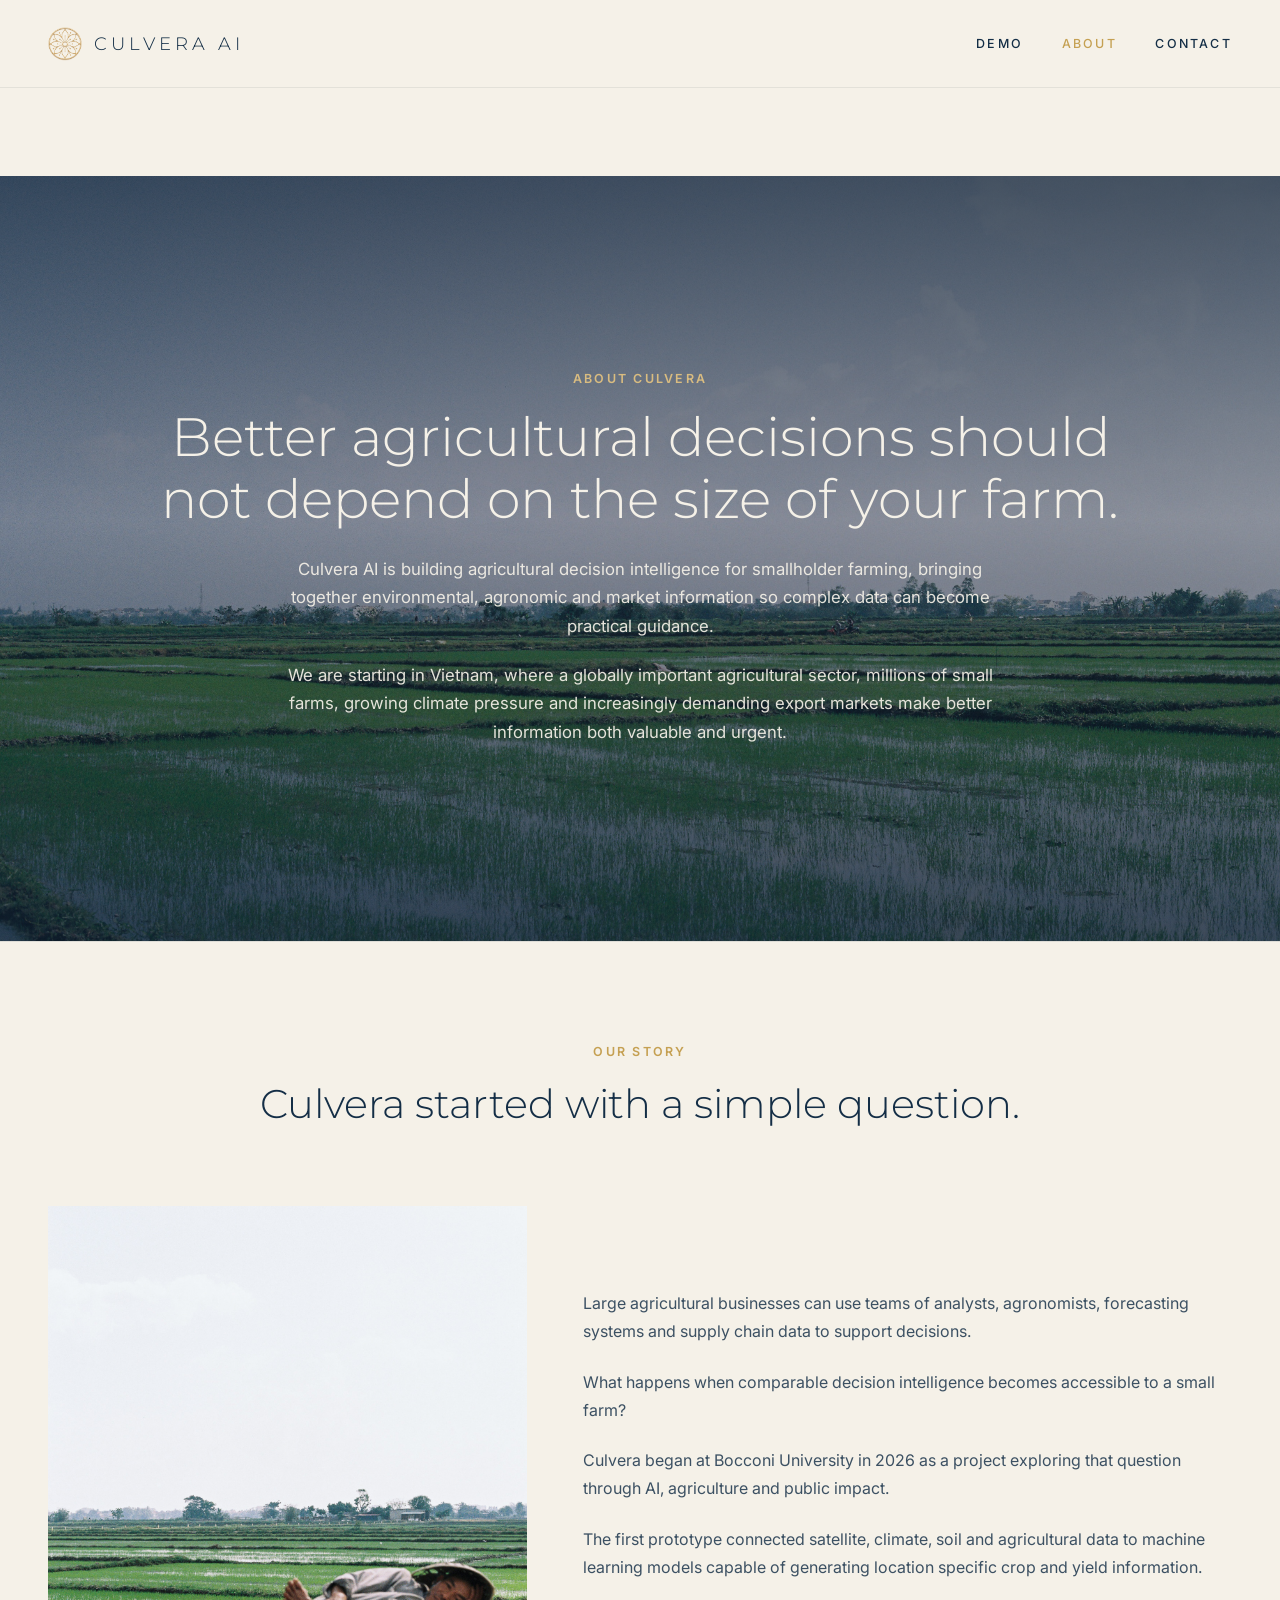
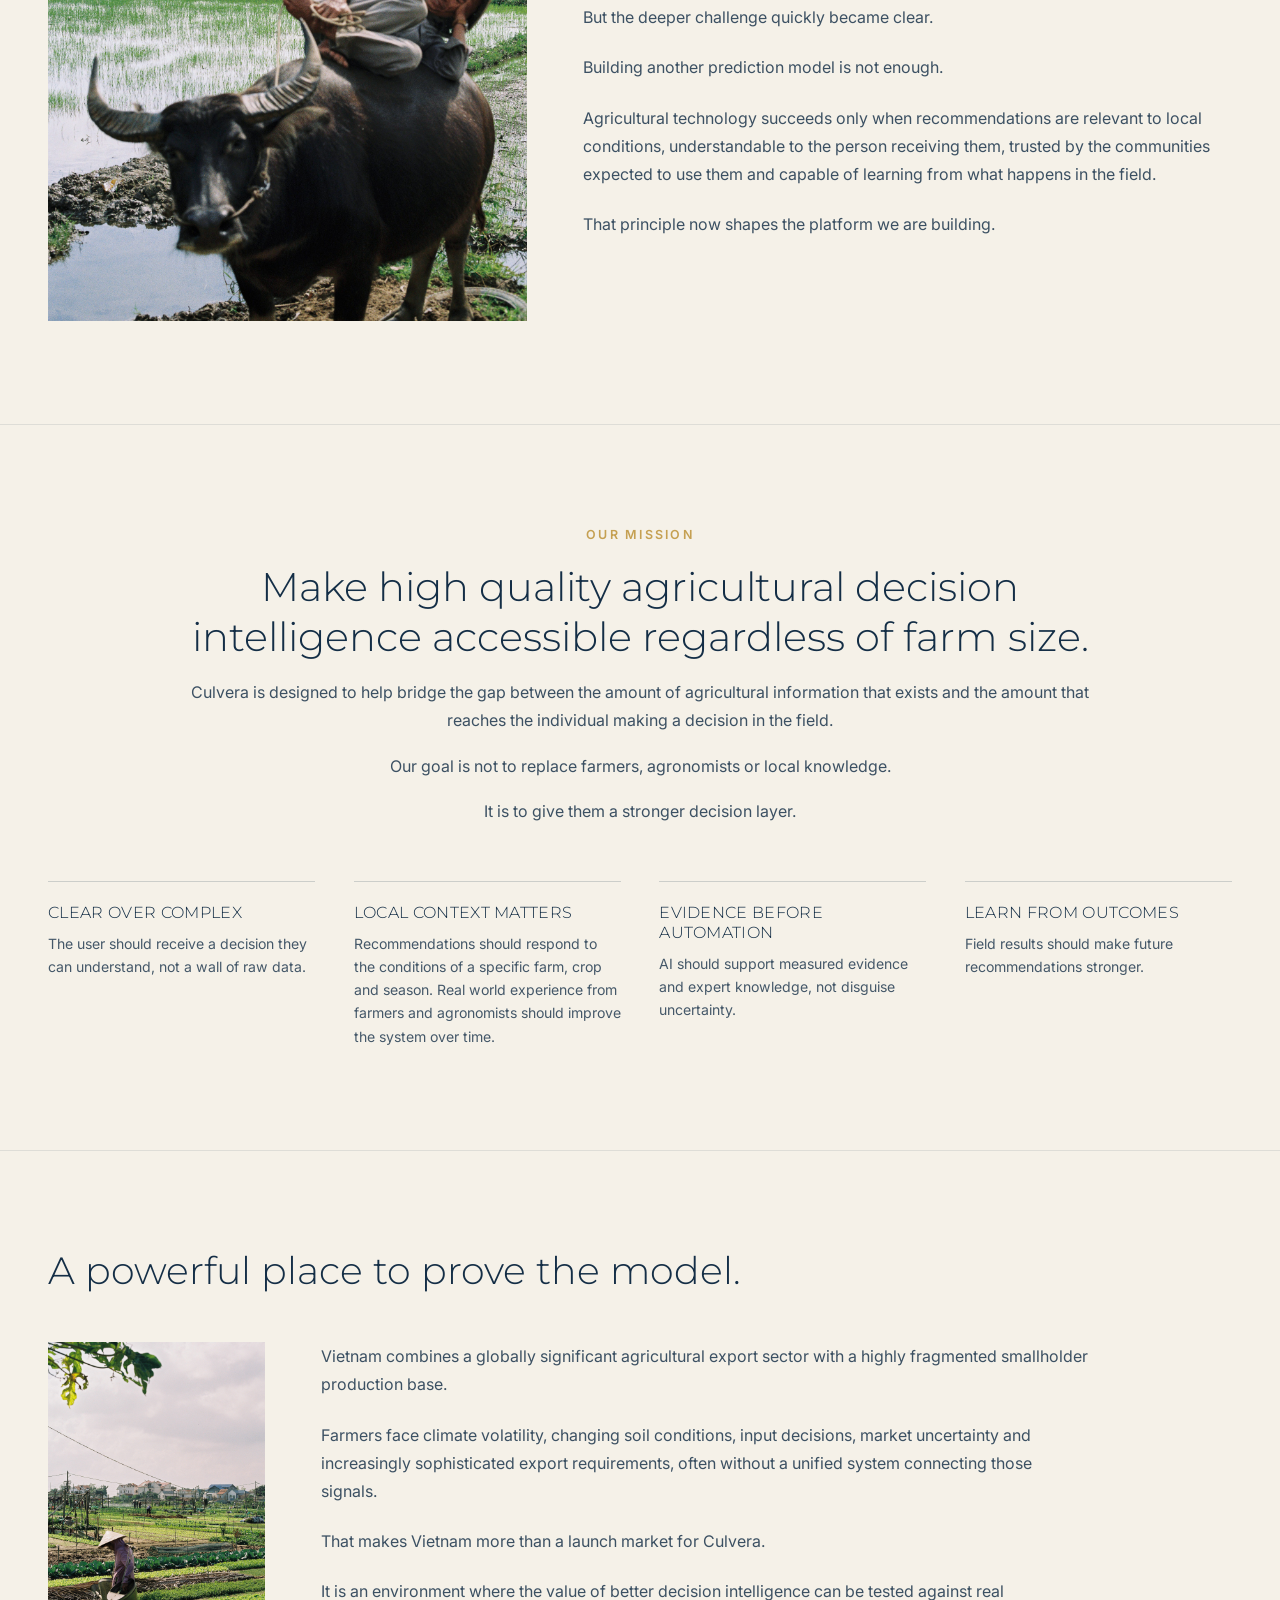
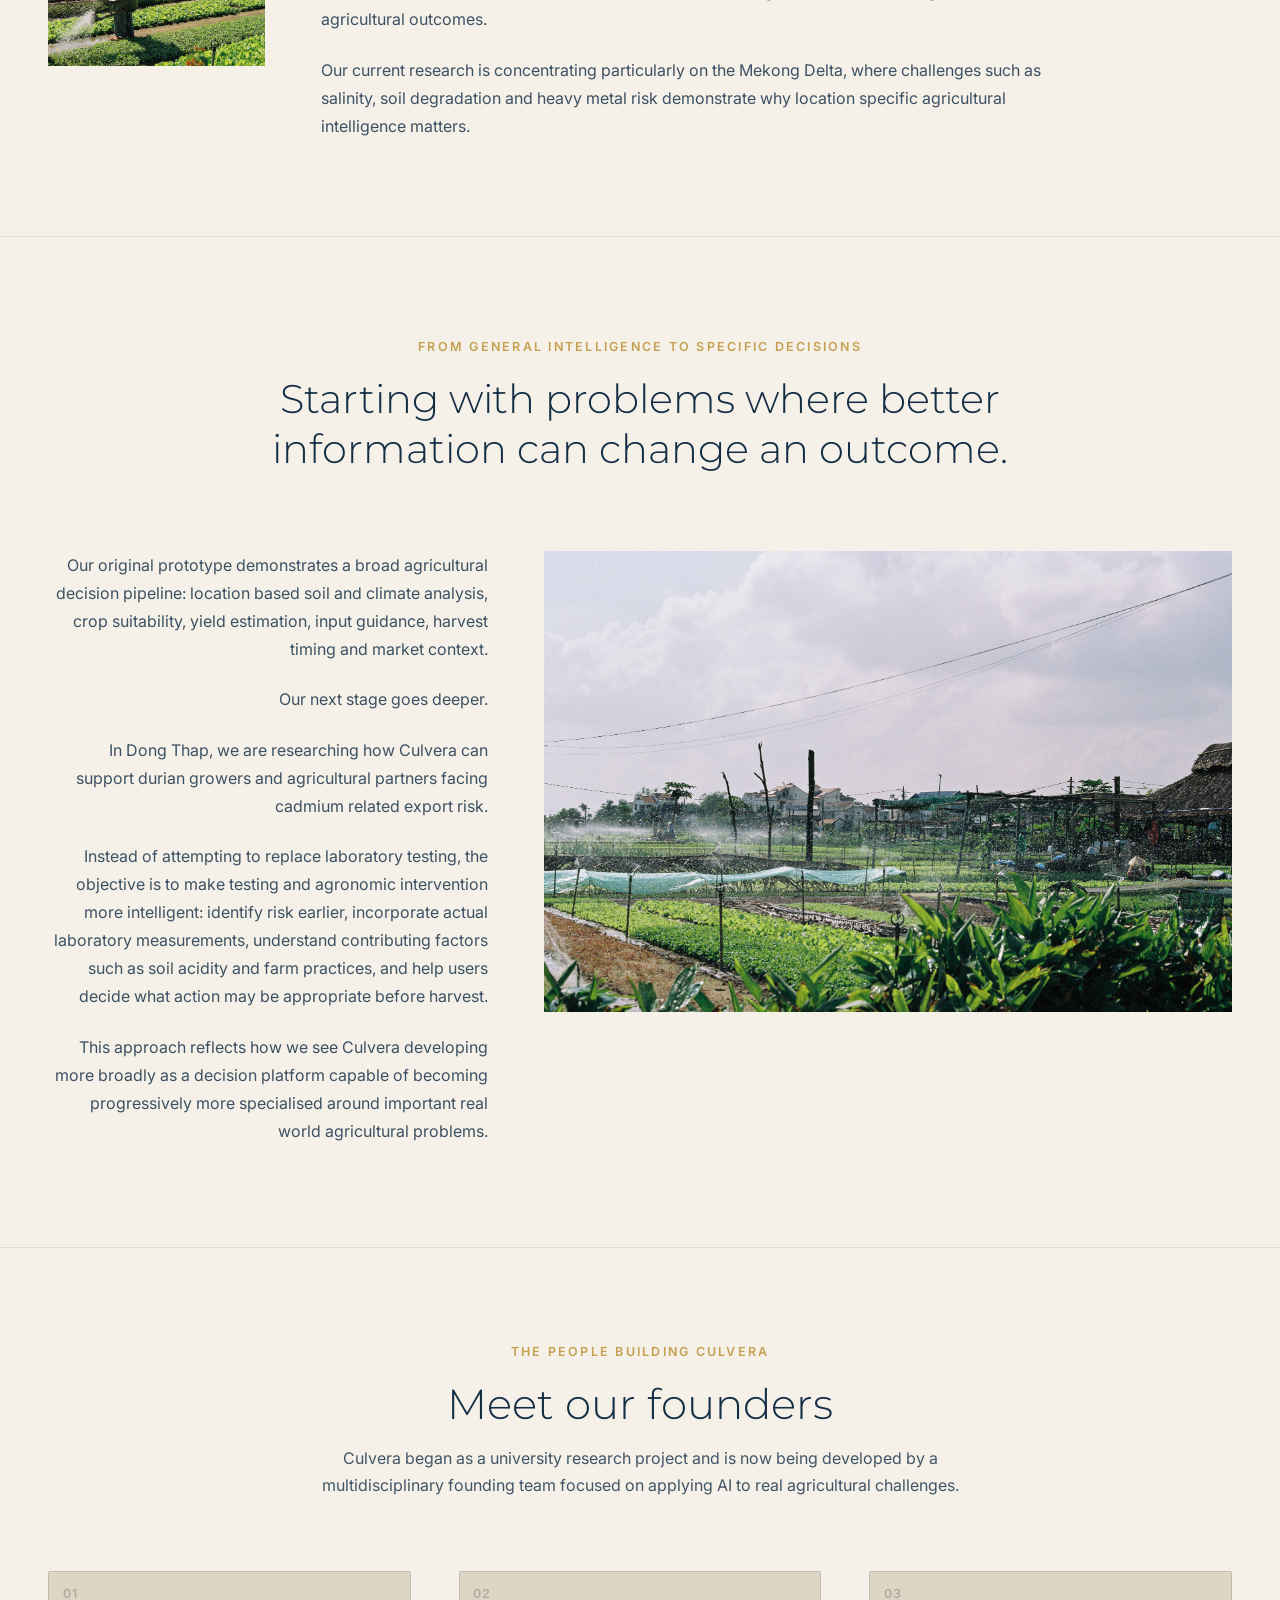
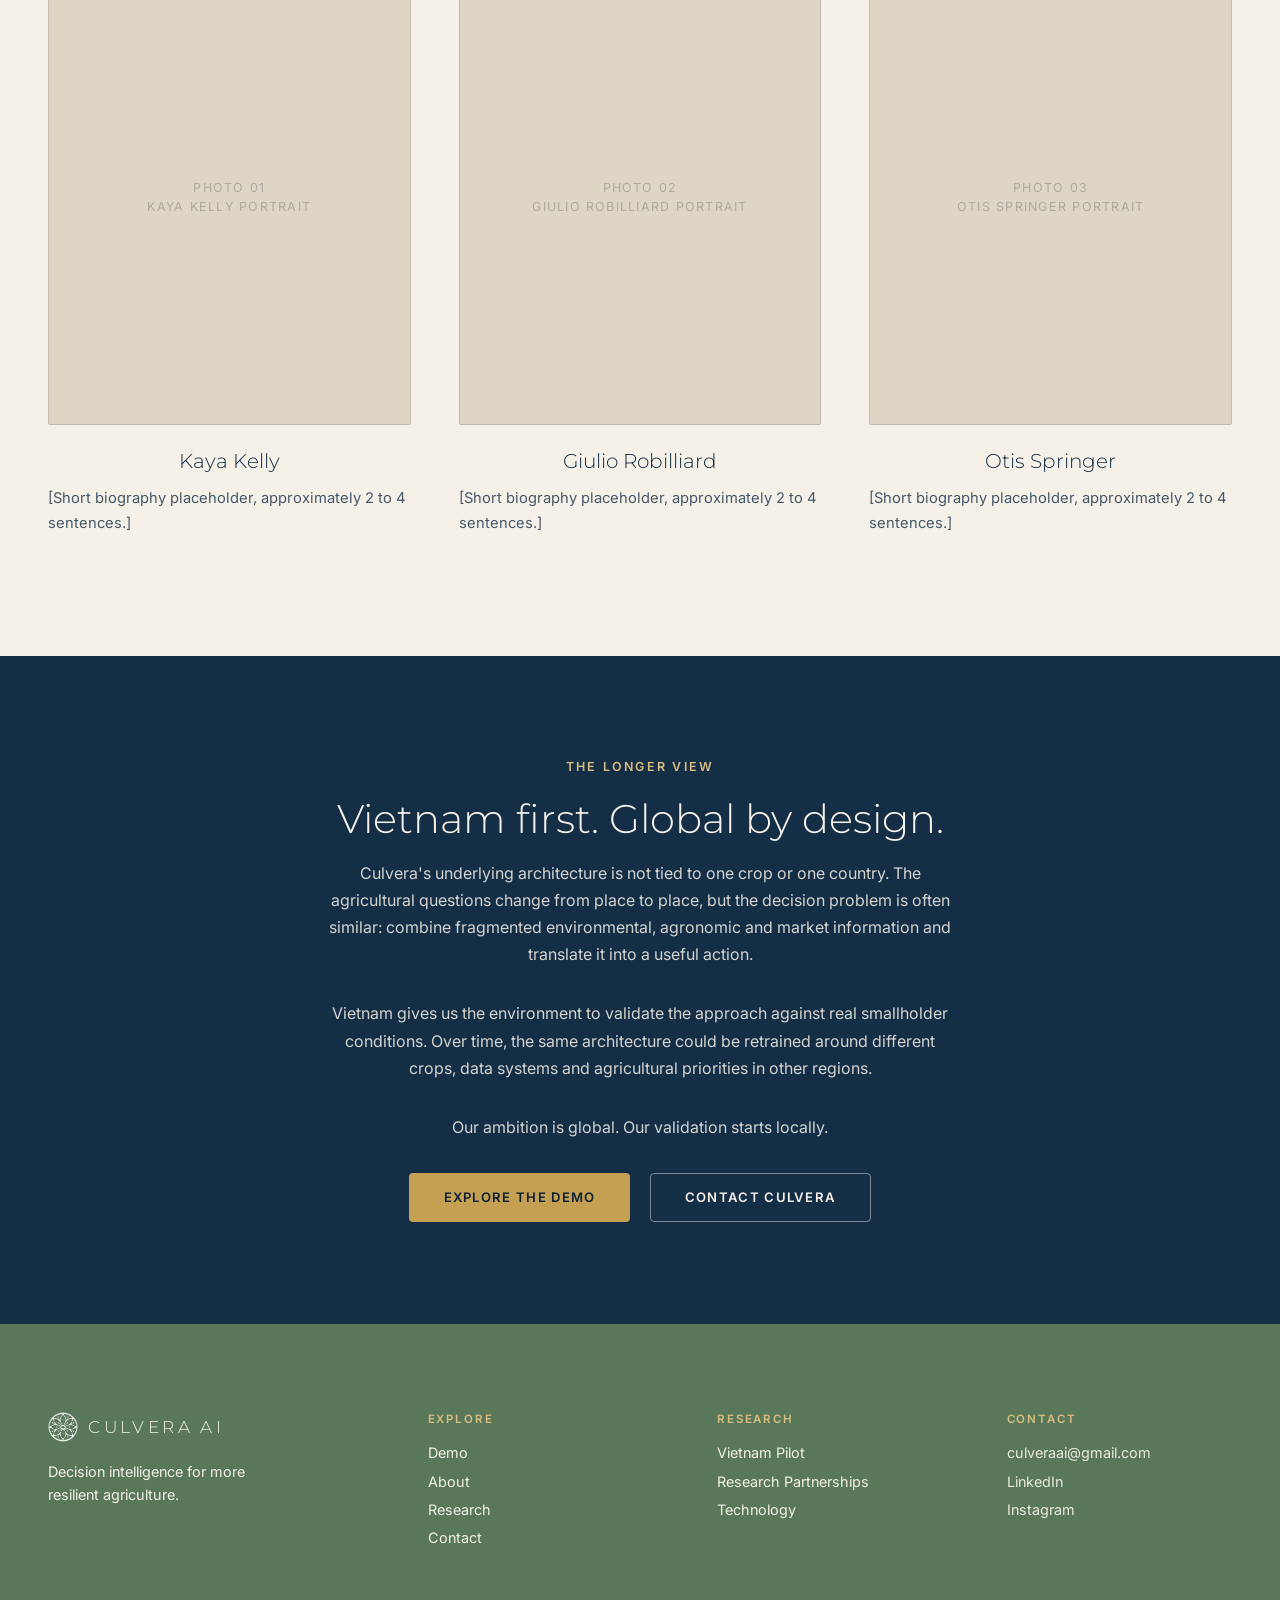
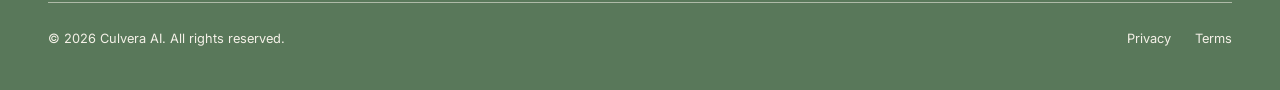
==== commit 1a63f13e: "culvera ai" ====
--- a/about.html
+++ b/about.html
@@ -3,17 +3,17 @@
 <head>
   <meta charset="UTF-8" />
   <meta name="viewport" content="width=device-width, initial-scale=1.0" />
-  <title>About Culvera AI | Our Mission, Vietnam Pilot &amp; Founders</title>
+  <title>About Culvera AI | Farming Intelligence for Everyone</title>
   <meta
     name="description"
-    content="Culvera AI gives smallholder farmers access to the decision intelligence normally reserved for large agricultural organizations. Learn our mission, why we started in Vietnam, and meet the founding team."
+    content="Culvera AI is building agricultural decision intelligence for smallholder farming, starting in Vietnam. Our story, our mission and the team behind it."
   />
   <link rel="canonical" href="about.html" />
 
   <link rel="preconnect" href="https://fonts.googleapis.com" />
   <link rel="preconnect" href="https://fonts.gstatic.com" crossorigin />
   <link
-    href="https://fonts.googleapis.com/css2?family=Cormorant+Garamond:wght@500;600&family=Inter:wght@400;500;600&display=swap"
+    href="https://fonts.googleapis.com/css2?family=Montserrat:wght@300;400;500&family=Inter:wght@400;500;600&display=swap"
     rel="stylesheet"
   />
 
@@ -25,6 +25,7 @@
        block styles (.contact-hero*) — see css/contact.css for both. -->
   <link rel="stylesheet" href="css/contact.css" />
   <link rel="stylesheet" href="css/about-sections.css" />
+  <link rel="stylesheet" href="css/site-sections.css" />
 </head>
 <body class="contact-page">
 
@@ -38,7 +39,7 @@
       <span class="site-header__wordmark">CULVERA AI</span>
     </a>
     <nav class="site-header__nav" aria-label="Primary">
-      <a href="index.html#demo">DEMO</a>
+      <a href="demo.html">DEMO</a>
       <a href="about.html" aria-current="page">ABOUT</a>
       <a href="contact.html">CONTACT</a>
     </nav>
@@ -46,35 +47,223 @@
 
   <main>
     <!-- ================================================================
-         About hero — short editorial framing. The page's one <h1>.
-         ================================================================ -->
-    <section class="contact-hero about-hero contact-section">
-      <div class="contact-hero__inner">
-        <p class="contact-hero__eyebrow">ABOUT</p>
-        <h1 class="contact-hero__title">About Culvera AI</h1>
-        <p class="contact-hero__body">
-          The mission, the reasoning behind our first market, and the team
-          building it.
-        </p>
-      </div>
-    </section>
-
-    <!-- Why Culvera, Why Vietnam, Our Goal, tech statement and founders are
-         the same shared sections/content used on the homepage — see
-         js/data/site-content.js and js/data/founders.js. -->
-    <section data-why-culvera></section>
-    <section data-why-vietnam></section>
-    <section data-goals></section>
-    <section data-tech-statement></section>
+         About hero — full-bleed photo with the page's one <h1> overlaid.
+         ================================================================ -->
+    <section class="about-photo-hero">
+      <div class="about-photo-hero__media">
+        <img src="assets/images/photography/rice-paddy-wide.jpg" alt="Rice paddies stretching toward a village on the horizon in Vietnam" />
+      </div>
+      <div class="about-photo-hero__scrim"></div>
+      <div class="about-photo-hero__content">
+        <p class="about-photo-hero__eyebrow">ABOUT CULVERA</p>
+        <h1 class="about-photo-hero__title">Better agricultural decisions should not depend on the size of your farm.</h1>
+        <p class="about-photo-hero__body">
+          Culvera AI is building agricultural decision intelligence for smallholder farming,
+          bringing together environmental, agronomic and market information so complex data
+          can become practical guidance.
+        </p>
+        <p class="about-photo-hero__body">
+          We are starting in Vietnam, where a globally important agricultural sector,
+          millions of small farms, growing climate pressure and increasingly demanding
+          export markets make better information both valuable and urgent.
+        </p>
+      </div>
+    </section>
+
+    <!-- ================================================================
+         Our Story
+         ================================================================ -->
+    <section class="site-section site-section--divider" aria-labelledby="story-heading">
+      <div class="section-inner site-section__prose site-section__prose--roomy site-section__intro--center">
+        <p class="eyebrow">OUR STORY</p>
+        <h2 class="site-section__heading">Culvera started with a simple question.</h2>
+      </div>
+
+      <div class="section-inner">
+        <div class="photo-text-grid">
+          <figure class="photo-text-grid__media">
+            <img src="assets/images/photography/buffalo-rider.jpg" alt="A farmer resting on a water buffalo beside a rice paddy" style="object-position: center 80%;" />
+          </figure>
+          <div class="photo-text-grid__body">
+            <p class="site-section__body">
+              Large agricultural businesses can use teams of analysts, agronomists, forecasting
+              systems and supply chain data to support decisions.
+            </p>
+            <p class="site-section__body">
+              What happens when comparable decision intelligence becomes accessible to a small farm?
+            </p>
+            <p class="site-section__body">
+              Culvera began at Bocconi University in 2026 as a project exploring that question
+              through AI, agriculture and public impact.
+            </p>
+            <p class="site-section__body">
+              The first prototype connected satellite, climate, soil and agricultural data to
+              machine learning models capable of generating location specific crop and yield
+              information.
+            </p>
+            <p class="site-section__body">But the deeper challenge quickly became clear.</p>
+            <p class="site-section__body">Building another prediction model is not enough.</p>
+            <p class="site-section__body">
+              Agricultural technology succeeds only when recommendations are relevant to local
+              conditions, understandable to the person receiving them, trusted by the communities
+              expected to use them and capable of learning from what happens in the field.
+            </p>
+            <p class="site-section__body">That principle now shapes the platform we are building.</p>
+          </div>
+        </div>
+      </div>
+    </section>
+
+    <!-- ================================================================
+         Our Mission
+         ================================================================ -->
+    <section class="site-section site-section--divider" aria-labelledby="mission-heading">
+      <div class="site-section__intro site-section__intro--center section-inner">
+        <p class="eyebrow">OUR MISSION</p>
+        <h2 class="site-section__heading" id="mission-heading">Make high quality agricultural decision intelligence accessible regardless of farm size.</h2>
+        <p class="site-section__body">
+          Culvera is designed to help bridge the gap between the amount of agricultural
+          information that exists and the amount that reaches the individual making a
+          decision in the field.
+        </p>
+        <p class="site-section__body">Our goal is not to replace farmers, agronomists or local knowledge.</p>
+        <p class="site-section__body">It is to give them a stronger decision layer.</p>
+      </div>
+
+      <div class="principle-grid">
+        <div class="principle-card">
+          <h3 class="principle-card__title">CLEAR OVER COMPLEX</h3>
+          <p class="principle-card__body">The user should receive a decision they can understand, not a wall of raw data.</p>
+        </div>
+        <div class="principle-card">
+          <h3 class="principle-card__title">LOCAL CONTEXT MATTERS</h3>
+          <p class="principle-card__body">Recommendations should respond to the conditions of a specific farm, crop and season. Real world experience from farmers and agronomists should improve the system over time.</p>
+        </div>
+        <div class="principle-card">
+          <h3 class="principle-card__title">EVIDENCE BEFORE AUTOMATION</h3>
+          <p class="principle-card__body">AI should support measured evidence and expert knowledge, not disguise uncertainty.</p>
+        </div>
+        <div class="principle-card">
+          <h3 class="principle-card__title">LEARN FROM OUTCOMES</h3>
+          <p class="principle-card__body">Field results should make future recommendations stronger.</p>
+        </div>
+      </div>
+    </section>
+
+    <!-- ================================================================
+         Why Vietnam
+         ================================================================ -->
+    <section class="why-vietnam-section site-section--divider" aria-labelledby="why-vietnam-heading">
+      <div class="section-inner">
+        <h2 class="why-vietnam__heading" id="why-vietnam-heading">A powerful place to prove the model.</h2>
+      </div>
+      <div class="section-inner">
+        <div class="why-vietnam__grid">
+          <figure class="why-vietnam__media">
+            <img src="assets/images/photography/woman-watering.jpg" alt="A farmer watering rows of vegetables on a smallholder plot in Vietnam" />
+          </figure>
+          <div class="why-vietnam__body">
+            <p>
+              Vietnam combines a globally significant agricultural export sector with a highly
+              fragmented smallholder production base.
+            </p>
+            <p>
+              Farmers face climate volatility, changing soil conditions, input decisions,
+              market uncertainty and increasingly sophisticated export requirements, often
+              without a unified system connecting those signals.
+            </p>
+            <p>That makes Vietnam more than a launch market for Culvera.</p>
+            <p>
+              It is an environment where the value of better decision intelligence can be
+              tested against real agricultural outcomes.
+            </p>
+            <p>
+              Our current research is concentrating particularly on the Mekong Delta, where
+              challenges such as salinity, soil degradation and heavy metal risk demonstrate
+              why location specific agricultural intelligence matters.
+            </p>
+          </div>
+        </div>
+      </div>
+    </section>
+
+    <!-- ================================================================
+         Current Research Focus
+         ================================================================ -->
+    <section class="site-section site-section--divider" aria-labelledby="research-focus-heading">
+      <div class="section-inner site-section__prose site-section__prose--roomy site-section__intro--center">
+        <p class="eyebrow">FROM GENERAL INTELLIGENCE TO SPECIFIC DECISIONS</p>
+        <h2 class="site-section__heading" id="research-focus-heading">Starting with problems where better information can change an outcome.</h2>
+      </div>
+
+      <div class="section-inner">
+        <div class="photo-text-grid photo-text-grid--reverse photo-text-grid--gentle-crop">
+          <div class="photo-text-grid__body photo-text-grid__body--right">
+            <p class="site-section__body">
+              Our original prototype demonstrates a broad agricultural decision pipeline:
+              location based soil and climate analysis, crop suitability, yield estimation,
+              input guidance, harvest timing and market context.
+            </p>
+            <p class="site-section__body">Our next stage goes deeper.</p>
+            <p class="site-section__body">
+              In Dong Thap, we are researching how Culvera can support durian growers and
+              agricultural partners facing cadmium related export risk.
+            </p>
+            <p class="site-section__body">
+              Instead of attempting to replace laboratory testing, the objective is to make
+              testing and agronomic intervention more intelligent: identify risk earlier,
+              incorporate actual laboratory measurements, understand contributing factors such
+              as soil acidity and farm practices, and help users decide what action may be
+              appropriate before harvest.
+            </p>
+            <p class="site-section__body">
+              This approach reflects how we see Culvera developing more broadly as a decision
+              platform capable of becoming progressively more specialised around important real
+              world agricultural problems.
+            </p>
+          </div>
+          <figure class="photo-text-grid__media">
+            <img src="assets/images/photography/village-farm.jpg" alt="A smallholder vegetable farm with irrigation sprinklers running, a village visible behind it" style="object-position: center 60%;" />
+          </figure>
+        </div>
+      </div>
+    </section>
+
+    <!-- ================================================================
+         Existing cofounders section — kept intact below the content above.
+         (Women in Agriculture moved to the homepage.)
+         ================================================================ -->
     <section data-founders></section>
+
+    <!-- ================================================================
+         Vietnam First, Global By Design
+         ================================================================ -->
+    <section class="cta-band site-section">
+      <div class="cta-band__inner">
+        <p class="eyebrow cta-band__eyebrow">THE LONGER VIEW</p>
+        <h2 class="cta-band__heading">Vietnam first. Global by design.</h2>
+        <p class="cta-band__body">
+          Culvera's underlying architecture is not tied to one crop or one country. The
+          agricultural questions change from place to place, but the decision problem is
+          often similar: combine fragmented environmental, agronomic and market information
+          and translate it into a useful action.
+        </p>
+        <p class="cta-band__body">
+          Vietnam gives us the environment to validate the approach against real smallholder
+          conditions. Over time, the same architecture could be retrained around different
+          crops, data systems and agricultural priorities in other regions.
+        </p>
+        <p class="cta-band__body">Our ambition is global. Our validation starts locally.</p>
+        <div class="cta-band__actions">
+          <a class="button button--primary" href="demo.html">Explore the Demo</a>
+          <a class="button button--secondary" href="contact.html">Contact Culvera</a>
+        </div>
+      </div>
+    </section>
   </main>
 
   <footer id="site-footer"></footer>
 
-  <script type="module" src="js/components/why-culvera.js"></script>
-  <script type="module" src="js/components/why-vietnam.js"></script>
-  <script type="module" src="js/components/goals-section.js"></script>
-  <script type="module" src="js/components/tech-statement.js"></script>
   <script type="module" src="js/components/founder-grid.js"></script>
   <script type="module" src="js/footer.js"></script>
 </body>
--- a/css/variables.css
+++ b/css/variables.css
@@ -9,23 +9,27 @@
 
 :root {
   /* ---------- Brand palette ---------- */
-  --color-gold: #cda45e;
-  --color-gold-bright: #e8c88a;
-  --color-white: #ffffff;
+  --color-gold: #c5a052;
+  --color-gold-bright: #d9bc80;
+  --color-turquoise: #48c6c2;
+  --color-sand: #ded5c4;
+  --color-charcoal: #263238;
   --color-black: #0b0b0a;
   --color-ink: #14130f;
 
   /* Extended palette — footer, interior pages (contact, about, etc.) */
-  --color-navy: #1e2a35;
-  --color-navy-deep: #141c24;
+  --color-navy: #142e46;
+  --color-navy-deep: #0e2033;
   --color-field-green: #59785a;
   --color-field-green-deep: #46603f;
   --color-ivory: #f5f1e8;
   --color-ivory-dim: rgba(245, 241, 232, 0.55); /* decorative use only — never body text */
   --color-neutral-warm: #e3dac6; /* muted warm neutral — image/photo placeholders only */
 
-  /* ---------- Typography ---------- */
-  --font-wordmark: "Cormorant Garamond", "Times New Roman", serif;
+  /* ---------- Typography ----------
+     Headings: Montserrat Light everywhere (brand wordmark included).
+     Body/nav/UI text: Inter. */
+  --font-heading: "Montserrat", -apple-system, "Helvetica Neue", Arial, sans-serif;
   --font-nav: "Inter", -apple-system, "Helvetica Neue", Arial, sans-serif;
   --wordmark-tracking: 0.28em;
   --nav-tracking: 0.18em;
@@ -59,6 +63,11 @@
   --hero-wordmark-scale-from: 0.92;
   --hero-wordmark-scale-to: 1;
 
+  /* Phase 2b — tagline ("Farming intelligence for the decisions that
+     matter."), same centered spot, fades in as the wordmark fades out */
+  --hero-tagline-fade-in: 1000ms;
+  --hero-tagline-hold: 900ms;
+
   /* Phase 3 — collapse into the permanent header */
   --hero-header-transition: 950ms;
 
@@ -87,6 +96,9 @@
     --hero-wordmark-scale-from: 1;
     --hero-wordmark-scale-to: 1;
 
+    --hero-tagline-fade-in: 400ms;
+    --hero-tagline-hold: 300ms;
+
     --hero-header-transition: 400ms;
   }
 }
--- a/css/hero.css
+++ b/css/hero.css
@@ -12,7 +12,8 @@
      logo-out       -> logo fades out (continues a slight scale-up)
      wordmark-gold  -> "CULVERA AI" fades in, centered, in brand gold
      wordmark-white -> wordmark shifts colour from gold to white, then holds
-     header         -> wordmark fades out; header brand + nav fade in
+     tagline        -> wordmark fades out; the tagline fades in, centered
+     header         -> tagline fades out; header brand + nav fade in
      done           -> resting state, identical visually to "header"
    ========================================================================== */
 
@@ -70,7 +71,8 @@
 }
 
 .hero__logo,
-.hero__wordmark {
+.hero__wordmark,
+.hero__tagline {
   position: absolute;
   top: 50%;
   left: 50%;
@@ -106,8 +108,8 @@
 }
 
 .hero__wordmark {
-  font-family: var(--font-wordmark);
-  font-weight: 500;
+  font-family: var(--font-heading);
+  font-weight: 300;
   font-size: clamp(2.1rem, 5.5vw, 4.25rem);
   letter-spacing: var(--wordmark-tracking);
   white-space: nowrap;
@@ -131,20 +133,48 @@
 
 body[data-hero-stage="wordmark-white"] .hero__wordmark {
   opacity: 1;
-  color: var(--color-white);
+  color: var(--color-ivory);
   transform: translate(-50%, -50%) scale(var(--hero-wordmark-scale-to));
   transition: color var(--hero-wordmark-color-shift) var(--ease-in-out-cinematic);
 }
 
-/* header / done: wordmark dissolves back out, mirroring the logo's exit */
+/* tagline and every stage after it: wordmark dissolves back out, mirroring
+   the logo's exit */
+body[data-hero-stage="tagline"] .hero__wordmark,
 body[data-hero-stage="header"] .hero__wordmark,
 body[data-hero-stage="done"] .hero__wordmark {
   opacity: 0;
-  color: var(--color-white);
+  color: var(--color-ivory);
   transform: translate(-50%, -50%) scale(calc(var(--hero-wordmark-scale-to) * 1.06));
+  transition:
+    opacity var(--hero-tagline-fade-in) var(--ease-out-cinematic),
+    transform var(--hero-tagline-fade-in) var(--ease-out-cinematic);
+}
+
+/* The tagline shares the wordmark's exact centered spot and fades in as
+   the wordmark fades out. */
+.hero__tagline {
+  font-family: var(--font-heading);
+  font-weight: 300;
+  font-size: clamp(1.2rem, 3vw, 1.9rem);
+  line-height: 1.35;
+  letter-spacing: 0.01em;
+  color: var(--color-ivory);
+  text-align: center;
+  max-width: min(90vw, 40rem);
+  opacity: 0;
+  transform: translate(-50%, -50%) scale(0.97);
   transition:
     opacity var(--hero-header-transition) var(--ease-out-cinematic),
     transform var(--hero-header-transition) var(--ease-out-cinematic);
+}
+
+body[data-hero-stage="tagline"] .hero__tagline {
+  opacity: 1;
+  transform: translate(-50%, -50%) scale(1);
+  transition:
+    opacity var(--hero-tagline-fade-in) var(--ease-out-cinematic),
+    transform var(--hero-tagline-fade-in) var(--ease-out-cinematic);
 }
 
 /* ---------------------------------------------------------------------- */
@@ -213,11 +243,11 @@
 }
 
 .site-header__wordmark {
-  font-family: var(--font-wordmark);
-  font-weight: 500;
+  font-family: var(--font-heading);
+  font-weight: 300;
   font-size: 1.15rem;
   letter-spacing: 0.22em;
-  color: var(--color-white);
+  color: var(--color-ivory);
   white-space: nowrap;
 }
 
@@ -232,7 +262,7 @@
   font-size: 0.78rem;
   font-weight: 500;
   letter-spacing: var(--nav-tracking);
-  color: var(--color-white);
+  color: var(--color-ivory);
   opacity: 0.9;
   transition: opacity 220ms var(--ease-out-cinematic);
 }
--- a/css/footer.css
+++ b/css/footer.css
@@ -12,7 +12,7 @@
 }
 
 .site-footer__inner {
-  max-width: 1200px;
+  max-width: 1320px;
   margin: 0 auto;
   padding: clamp(3.5rem, 7vw, 5.5rem) clamp(1.5rem, 4vw, 3rem) clamp(2rem, 4vw, 2.75rem);
 }
@@ -40,8 +40,8 @@
 }
 
 .site-footer__wordmark {
-  font-family: var(--font-wordmark);
-  font-weight: 500;
+  font-family: var(--font-heading);
+  font-weight: 300;
   font-size: 1.05rem;
   letter-spacing: 0.2em;
   color: var(--color-ivory);
--- a/css/contact.css
+++ b/css/contact.css
@@ -26,6 +26,11 @@
   background: rgba(245, 241, 232, 0.92);
   backdrop-filter: blur(6px);
   border-bottom: 1px solid rgba(30, 42, 53, 0.08);
+  /* hero.css defaults .site-header to pointer-events: none and only
+     re-enables it for body[data-hero-stage="header"|"done"] — which only
+     ever exists on index.html. Every page using this static variant needs
+     its own override, or the header is genuinely unclickable. */
+  pointer-events: auto;
 }
 
 .site-header--static .site-header__brand,
@@ -58,9 +63,86 @@
 /* ---------------------------------------------------------------------- */
 
 .contact-section {
-  max-width: 1200px;
+  max-width: 1320px;
   margin: 0 auto;
   padding: clamp(3rem, 6vw, 5rem) clamp(1.5rem, 4vw, 3rem);
+}
+
+/* ---------------------------------------------------------------------- */
+/* About page — full-bleed photo hero with overlaid text                   */
+/* ---------------------------------------------------------------------- */
+
+.about-photo-hero {
+  position: relative;
+  width: 100%;
+  min-height: 85vh;
+  display: flex;
+  align-items: center;
+  justify-content: center;
+  overflow: hidden;
+}
+
+.about-photo-hero__media {
+  position: absolute;
+  inset: 0;
+}
+
+.about-photo-hero__media img {
+  width: 100%;
+  height: 100%;
+  object-fit: cover;
+  display: block;
+}
+
+.about-photo-hero__scrim {
+  position: absolute;
+  inset: 0;
+  background: linear-gradient(
+    to bottom,
+    rgba(14, 32, 51, 0.75) 0%,
+    rgba(14, 32, 51, 0.4) 45%,
+    rgba(14, 32, 51, 0.75) 100%
+  );
+}
+
+.about-photo-hero__content {
+  position: relative;
+  z-index: 1;
+  max-width: 66rem;
+  text-align: center;
+  padding: clamp(6rem, 12vw, 9rem) clamp(1.5rem, 4vw, 3rem);
+}
+
+.about-photo-hero__eyebrow {
+  font-family: var(--font-nav);
+  font-size: 0.78rem;
+  font-weight: 600;
+  letter-spacing: var(--nav-tracking);
+  color: var(--color-gold-bright);
+  margin: 0 0 1.25rem;
+}
+
+.about-photo-hero__title {
+  font-family: var(--font-heading);
+  font-weight: 300;
+  font-size: clamp(2.2rem, 4.8vw, 3.4rem);
+  line-height: 1.15;
+  color: var(--color-ivory);
+  margin: 0 0 1.5rem;
+}
+
+.about-photo-hero__body {
+  font-family: var(--font-nav);
+  font-size: 1.05rem;
+  line-height: 1.7;
+  color: var(--color-ivory);
+  opacity: 0.92;
+  margin: 0 auto 1.25rem;
+  max-width: 46rem;
+}
+
+.about-photo-hero__body:last-child {
+  margin-bottom: 0;
 }
 
 /* ---------------------------------------------------------------------- */
@@ -74,7 +156,7 @@
 }
 
 .contact-hero__inner {
-  max-width: 46rem;
+  max-width: 66rem;
   margin: 0 auto;
 }
 
@@ -88,8 +170,8 @@
 }
 
 .contact-hero__title {
-  font-family: var(--font-wordmark);
-  font-weight: 500;
+  font-family: var(--font-heading);
+  font-weight: 300;
   font-size: clamp(2.2rem, 4.8vw, 3.4rem);
   line-height: 1.15;
   color: var(--color-navy);
@@ -120,7 +202,7 @@
   color: var(--color-navy);
   opacity: 0.82;
   margin: 0 auto;
-  max-width: 40rem;
+  max-width: 46rem;
 }
 
 .contact-hero__links {
@@ -156,8 +238,8 @@
 }
 
 .contact-info__heading {
-  font-family: var(--font-wordmark);
-  font-weight: 500;
+  font-family: var(--font-heading);
+  font-weight: 300;
   font-size: clamp(1.6rem, 3vw, 2rem);
   color: var(--color-navy);
   margin: 0 0 1rem;
@@ -366,8 +448,8 @@
 }
 
 .faq-section__heading {
-  font-family: var(--font-wordmark);
-  font-weight: 500;
+  font-family: var(--font-heading);
+  font-weight: 300;
   font-size: clamp(1.8rem, 3.5vw, 2.4rem);
   color: var(--color-navy);
   margin: 0 0 0.85rem;
@@ -380,7 +462,7 @@
   color: var(--color-navy);
   opacity: 0.78;
   text-align: center;
-  max-width: 40rem;
+  max-width: 46rem;
   margin: 0 auto 3rem;
 }
 
@@ -461,5 +543,5 @@
   opacity: 0.82;
   margin: 0;
   padding: 0 0.15rem 1.5rem;
-  max-width: 42rem;
-}
+  max-width: 48rem;
+}
--- a/css/about-sections.css
+++ b/css/about-sections.css
@@ -19,7 +19,7 @@
 }
 
 .section-inner {
-  max-width: 1200px;
+  max-width: 1320px;
   margin: 0 auto;
   padding-left: clamp(1.5rem, 4vw, 3rem);
   padding-right: clamp(1.5rem, 4vw, 3rem);
@@ -44,7 +44,7 @@
 }
 
 .why-culvera__inner {
-  max-width: 46rem;
+  max-width: 54rem;
 }
 
 .why-culvera-section .eyebrow {
@@ -52,8 +52,8 @@
 }
 
 .why-culvera__heading {
-  font-family: var(--font-wordmark);
-  font-weight: 500;
+  font-family: var(--font-heading);
+  font-weight: 300;
   font-size: clamp(2rem, 4.5vw, 3rem);
   line-height: 1.2;
   color: var(--color-navy);
@@ -78,7 +78,7 @@
 /* Make Culvera's short standalone line ("...help close that gap.") read as
    its own beat rather than blending into the paragraph above/below it. */
 .why-culvera__body p:nth-child(2) {
-  font-family: var(--font-wordmark);
+  font-family: var(--font-heading);
   font-size: 1.25rem;
   color: var(--color-field-green-deep);
   opacity: 1;
@@ -97,17 +97,31 @@
 
 .why-vietnam__grid {
   display: grid;
-  grid-template-columns: minmax(0, 0.85fr) minmax(0, 1.15fr);
-  gap: clamp(2.5rem, 6vw, 5rem);
+  grid-template-columns: minmax(0, 1fr) minmax(0, 4.2fr);
+  gap: clamp(2rem, 5vw, 3.5rem);
   align-items: start;
+  margin-top: clamp(2rem, 5vw, 3rem);
 }
 
 .why-vietnam__heading {
-  font-family: var(--font-wordmark);
-  font-weight: 500;
+  font-family: var(--font-heading);
+  font-weight: 300;
   font-size: clamp(1.8rem, 3.5vw, 2.4rem);
   color: var(--color-navy);
   margin: 0;
+  max-width: 44rem;
+}
+
+/* Small, uncropped photo — kept at its natural portrait shape and its own
+   natural height rather than stretched to match the text column. */
+.why-vietnam__media {
+  margin: 0;
+}
+
+.why-vietnam__media img {
+  width: 100%;
+  height: auto;
+  display: block;
 }
 
 .why-vietnam__body {
@@ -122,7 +136,7 @@
   color: var(--color-navy);
   opacity: 0.82;
   margin: 0;
-  max-width: 42rem;
+  max-width: 48rem;
 }
 
 @media (max-width: 800px) {
@@ -130,6 +144,10 @@
     grid-template-columns: 1fr;
     gap: 1.75rem;
   }
+
+  .why-vietnam__media {
+    max-width: 16rem;
+  }
 }
 
 /* ---------------------------------------------------------------------- */
@@ -143,7 +161,7 @@
 
 .goals__intro {
   text-align: center;
-  max-width: 42rem;
+  max-width: 48rem;
   margin-bottom: clamp(3rem, 6vw, 4.5rem);
 }
 
@@ -152,8 +170,8 @@
 }
 
 .goals__statement {
-  font-family: var(--font-wordmark);
-  font-weight: 500;
+  font-family: var(--font-heading);
+  font-weight: 300;
   font-size: clamp(1.9rem, 4vw, 2.6rem);
   line-height: 1.25;
   color: var(--color-navy);
@@ -182,8 +200,8 @@
 }
 
 .goal__title {
-  font-family: var(--font-wordmark);
-  font-weight: 500;
+  font-family: var(--font-heading);
+  font-weight: 300;
   font-size: 1.3rem;
   color: var(--color-navy);
   margin: 0 0 0.75rem;
@@ -248,7 +266,7 @@
 
 .founders__intro {
   text-align: center;
-  max-width: 40rem;
+  max-width: 46rem;
   margin: 0 auto clamp(3rem, 6vw, 4.5rem);
 }
 
@@ -257,8 +275,8 @@
 }
 
 .founders__heading {
-  font-family: var(--font-wordmark);
-  font-weight: 500;
+  font-family: var(--font-heading);
+  font-weight: 300;
   font-size: clamp(1.9rem, 4vw, 2.6rem);
   color: var(--color-navy);
   margin: 0 0 1rem;
@@ -274,7 +292,7 @@
 }
 
 .founders__grid {
-  max-width: 1200px;
+  max-width: 1320px;
   margin: 0 auto;
   padding: 0 clamp(1.5rem, 4vw, 3rem);
   display: grid;
@@ -311,8 +329,8 @@
 }
 
 .founder-card__name {
-  font-family: var(--font-wordmark);
-  font-weight: 500;
+  font-family: var(--font-heading);
+  font-weight: 300;
   font-size: 1.25rem;
   color: var(--color-navy);
   text-align: center;
--- a/css/site-sections.css
+++ b/css/site-sections.css
@@ -0,0 +1,1240 @@
+/* ==========================================================================
+   Culvera AI — Shared marketing section patterns
+   --------------------------------------------------------------------------
+   Reusable visual patterns used across Home, About and Demo: numbered media
+   placeholders, the four step pipeline, problem/capability/audience/
+   principle grids, callouts, the risk map, the network diagram, prompt
+   chips, the app preview mock, and CTA bands. Page specific copy lives in
+   each page's own HTML; this file only defines how those patterns look.
+   ========================================================================== */
+
+/* ---------------------------------------------------------------------- */
+/* Numbered media placeholder                                              */
+/* Every photo/illustration still to be supplied uses this frame so they   */
+/* are easy to find and replace later, each with a distinct number.        */
+/* ---------------------------------------------------------------------- */
+
+.media-frame {
+  position: relative;
+  display: flex;
+  align-items: center;
+  justify-content: center;
+  background: var(--color-sand);
+  border: 1px solid rgba(20, 46, 70, 0.15);
+  text-align: center;
+  overflow: hidden;
+}
+
+.media-frame__number {
+  position: absolute;
+  top: 0.85rem;
+  left: 0.85rem;
+  font-family: var(--font-nav);
+  font-size: 0.7rem;
+  font-weight: 600;
+  letter-spacing: 0.08em;
+  color: var(--color-navy);
+  opacity: 0.55;
+}
+
+.media-frame__label {
+  font-family: var(--font-nav);
+  font-size: 0.78rem;
+  line-height: 1.5;
+  color: var(--color-navy);
+  opacity: 0.55;
+  padding: 1rem;
+}
+
+/* ---------------------------------------------------------------------- */
+/* Shared section shell (reused alongside .section-inner from             */
+/* about-sections.css)                                                    */
+/* ---------------------------------------------------------------------- */
+
+.site-section {
+  background: var(--color-ivory);
+  padding: clamp(4rem, 8vw, 6.5rem) 0;
+}
+
+.site-section--tight {
+  padding: clamp(3rem, 6vw, 4.5rem) 0;
+}
+
+/* Navy band (e.g. "The Information Gap"). Deep Charcoal (#263238) must
+   never be used as a section background anywhere on the site — Deep Navy
+   is the dark band colour, always paired with light text for contrast. */
+.site-section--navy {
+  background: var(--color-navy);
+}
+
+.site-section--navy .eyebrow {
+  color: var(--color-gold-bright);
+}
+
+.site-section--navy .site-section__heading,
+.site-section--navy .site-section__body {
+  color: var(--color-ivory);
+}
+
+.site-section--navy .site-section__body {
+  opacity: 0.88;
+}
+
+.site-section--divider {
+  border-top: 1px solid rgba(20, 46, 70, 0.1);
+}
+
+.site-section__intro {
+  max-width: 66rem;
+  margin: 0 0 clamp(2.5rem, 5vw, 3.5rem);
+}
+
+.site-section__intro--roomy {
+  margin-bottom: clamp(4rem, 8vw, 6rem);
+}
+
+.site-section__intro--center {
+  margin-left: auto;
+  margin-right: auto;
+  text-align: center;
+}
+
+.site-section__intro--center .eyebrow {
+  text-align: center;
+}
+
+.site-section--band-light {
+  background: var(--color-ivory);
+}
+
+.site-section__cta {
+  text-align: center;
+  margin-top: 2.5rem;
+}
+
+.site-section__followup {
+  max-width: 54rem;
+  text-align: center;
+  margin: 3rem auto 0;
+}
+
+.site-section__link--gold {
+  color: var(--color-gold-bright);
+  border-color: rgba(217, 188, 128, 0.4);
+}
+
+.site-section__prose {
+  max-width: 54rem;
+  margin: 0 auto;
+}
+
+.site-section__prose--roomy {
+  margin-bottom: clamp(3rem, 6vw, 5rem);
+}
+
+.site-section__prose--tight {
+  max-width: 48rem;
+  text-align: center;
+}
+
+.cta-band__eyebrow {
+  color: var(--color-gold-bright);
+  text-align: center;
+}
+
+.site-section__subheading {
+  font-size: 1.5rem;
+}
+
+.site-section__heading {
+  font-family: var(--font-heading);
+  font-weight: 300;
+  font-size: clamp(1.8rem, 3.6vw, 2.5rem);
+  line-height: 1.25;
+  color: var(--color-navy);
+  margin: 0 0 1rem;
+}
+
+.site-section__body {
+  font-family: var(--font-nav);
+  font-size: 1rem;
+  line-height: 1.75;
+  color: var(--color-navy);
+  opacity: 0.82;
+  margin: 0 0 1.1rem;
+}
+
+.site-section__body:last-child {
+  margin-bottom: 0;
+}
+
+.site-section__link {
+  display: inline-flex;
+  align-items: center;
+  gap: 0.4rem;
+  font-family: var(--font-nav);
+  font-size: 0.9rem;
+  font-weight: 600;
+  color: var(--color-field-green-deep);
+  border-bottom: 1px solid rgba(70, 96, 63, 0.3);
+  transition: color 200ms var(--ease-out-cinematic), border-color 200ms var(--ease-out-cinematic);
+}
+
+.site-section__link:hover,
+.site-section__link:focus-visible {
+  color: var(--color-gold);
+  border-color: currentColor;
+}
+
+/* ---------------------------------------------------------------------- */
+/* Hero support copy + data convergence visualization (Home, below hero)   */
+/* ---------------------------------------------------------------------- */
+
+.hero-support {
+  background: var(--color-ivory);
+  padding: clamp(3.5rem, 7vw, 5.5rem) 0 clamp(4rem, 8vw, 6rem);
+}
+
+.hero-support__inner {
+  max-width: 58rem;
+  margin: 0 auto;
+  padding: 0 clamp(1.5rem, 4vw, 3rem);
+  text-align: center;
+}
+
+.hero-support__body {
+  font-family: var(--font-nav);
+  font-size: 1.05rem;
+  line-height: 1.75;
+  color: var(--color-navy);
+  opacity: 0.85;
+  margin: 0 0 1.75rem;
+}
+
+.data-convergence {
+  max-width: 54rem;
+  margin: clamp(3rem, 6vw, 4.5rem) auto 0;
+  padding: clamp(2rem, 4vw, 3rem) clamp(1.5rem, 4vw, 3rem);
+  display: flex;
+  flex-direction: column;
+  align-items: center;
+  border: 1px solid var(--color-gold);
+  border-radius: 12px;
+}
+
+.data-convergence__inputs {
+  display: flex;
+  flex-wrap: wrap;
+  justify-content: center;
+  gap: 0.6rem 0.9rem;
+}
+
+.data-convergence__tag {
+  font-family: var(--font-nav);
+  font-size: 0.72rem;
+  font-weight: 600;
+  letter-spacing: 0.08em;
+  color: var(--color-navy);
+  border: 1px solid var(--color-gold);
+  border-radius: 999px;
+  padding: 0.4rem 0.9rem;
+}
+
+.data-convergence__lines {
+  width: 1px;
+  height: 2.25rem;
+  background: linear-gradient(to bottom, rgba(20, 46, 70, 0.05), rgba(20, 46, 70, 0.35));
+}
+
+.data-convergence__lines--out {
+  background: linear-gradient(to bottom, rgba(197, 160, 82, 0.4), rgba(197, 160, 82, 0.05));
+}
+
+.data-convergence__core {
+  font-family: var(--font-nav);
+  font-size: 0.78rem;
+  font-weight: 600;
+  letter-spacing: 0.1em;
+  color: var(--color-ivory);
+  background: var(--color-navy);
+  border: 1px solid var(--color-gold);
+  padding: 0.85rem 1.5rem;
+  border-radius: 999px;
+}
+
+.data-convergence__card {
+  display: flex;
+  flex-direction: column;
+  align-items: center;
+  gap: 0.3rem;
+  padding: 1.1rem 1.75rem;
+  border: 1px solid var(--color-gold);
+  min-width: 12rem;
+}
+
+.data-convergence__card-label {
+  font-family: var(--font-nav);
+  font-size: 0.68rem;
+  font-weight: 600;
+  letter-spacing: 0.1em;
+  color: var(--color-gold);
+}
+
+.data-convergence__card-title {
+  font-family: var(--font-heading);
+  font-weight: 300;
+  font-size: 1.05rem;
+  color: var(--color-navy);
+}
+
+/* ---------------------------------------------------------------------- */
+/* Problem cards (Home, Section 2)                                         */
+/* ---------------------------------------------------------------------- */
+
+.problem-grid {
+  max-width: 1320px;
+  margin: 0 auto;
+  padding: 0 clamp(1.5rem, 4vw, 3rem);
+  display: grid;
+  grid-template-columns: repeat(4, minmax(0, 1fr));
+  gap: clamp(1.75rem, 3vw, 2.25rem);
+}
+
+.problem-card {
+  padding: 1.75rem 1.5rem;
+  background: var(--color-ivory);
+  border: 1px solid rgba(20, 46, 70, 0.1);
+}
+
+.problem-card__index {
+  display: block;
+  font-family: var(--font-nav);
+  font-size: 0.78rem;
+  font-weight: 600;
+  color: var(--color-gold);
+  margin-bottom: 1rem;
+}
+
+.problem-card__title {
+  font-family: var(--font-heading);
+  font-weight: 300;
+  font-size: 1.05rem;
+  letter-spacing: 0.02em;
+  color: var(--color-navy);
+  margin: 0 0 0.65rem;
+}
+
+.problem-card__body {
+  font-family: var(--font-nav);
+  font-size: 0.9rem;
+  line-height: 1.65;
+  color: var(--color-navy);
+  opacity: 0.78;
+  margin: 0;
+}
+
+@media (max-width: 900px) {
+  .problem-grid {
+    grid-template-columns: 1fr 1fr;
+  }
+}
+
+@media (max-width: 560px) {
+  .problem-grid {
+    grid-template-columns: 1fr;
+  }
+}
+
+/* ---------------------------------------------------------------------- */
+/* Capability list (Home, Section 3)                                       */
+/* ---------------------------------------------------------------------- */
+
+.capability-list {
+  max-width: 1320px;
+  margin: 0 auto;
+  padding: 0 clamp(1.5rem, 4vw, 3rem);
+  display: grid;
+  gap: 0;
+}
+
+.capability {
+  display: grid;
+  grid-template-columns: minmax(0, 0.4fr) minmax(0, 1fr);
+  gap: clamp(1.5rem, 4vw, 3rem);
+  padding: 1.75rem 0;
+  border-top: 1px solid rgba(20, 46, 70, 0.1);
+}
+
+.capability:last-child {
+  border-bottom: 1px solid rgba(20, 46, 70, 0.1);
+}
+
+.capability__title {
+  font-family: var(--font-heading);
+  font-weight: 300;
+  font-size: 1.15rem;
+  color: var(--color-navy);
+  margin: 0;
+}
+
+.capability__body {
+  font-family: var(--font-nav);
+  font-size: 0.95rem;
+  line-height: 1.7;
+  color: var(--color-navy);
+  opacity: 0.8;
+  margin: 0;
+  max-width: 38rem;
+}
+
+@media (max-width: 700px) {
+  .capability {
+    grid-template-columns: 1fr;
+    gap: 0.5rem;
+  }
+}
+
+/* ---------------------------------------------------------------------- */
+/* Step pipeline (Home "How Culvera Works" + Demo "The Workflow")          */
+/* ---------------------------------------------------------------------- */
+
+.step-pipeline {
+  max-width: 1320px;
+  margin: 0 auto;
+  padding: 0 clamp(1.5rem, 4vw, 3rem);
+  display: grid;
+  grid-template-columns: repeat(4, minmax(0, 1fr));
+  gap: clamp(1.75rem, 3vw, 2.25rem);
+}
+
+.step {
+  position: relative;
+  padding-top: 1.5rem;
+  border-top: 2px solid var(--color-gold);
+}
+
+.step__index {
+  display: block;
+  font-family: var(--font-nav);
+  font-size: 0.72rem;
+  font-weight: 600;
+  letter-spacing: 0.12em;
+  color: var(--color-field-green-deep);
+  margin-bottom: 0.85rem;
+}
+
+.step__title {
+  font-family: var(--font-heading);
+  font-weight: 300;
+  font-size: 1.2rem;
+  letter-spacing: 0.03em;
+  color: var(--color-navy);
+  margin: 0 0 0.65rem;
+}
+
+.step__body {
+  font-family: var(--font-nav);
+  font-size: 0.9rem;
+  line-height: 1.65;
+  color: var(--color-navy);
+  opacity: 0.78;
+  margin: 0;
+}
+
+@media (max-width: 900px) {
+  .step-pipeline {
+    grid-template-columns: 1fr 1fr;
+    row-gap: 2.5rem;
+  }
+}
+
+@media (max-width: 560px) {
+  .step-pipeline {
+    grid-template-columns: 1fr;
+  }
+}
+
+/* ---------------------------------------------------------------------- */
+/* Field Green field focus section (Home, Section 5)                       */
+/* ---------------------------------------------------------------------- */
+
+.field-focus {
+  background: var(--color-field-green);
+  color: var(--color-ivory);
+}
+
+.field-focus .eyebrow {
+  color: var(--color-gold-bright);
+}
+
+.field-focus .site-section__heading,
+.field-focus .site-section__body {
+  color: var(--color-ivory);
+}
+
+.field-focus .site-section__body {
+  opacity: 0.92;
+}
+
+.field-focus__columns {
+  max-width: 1320px;
+  margin: 0 auto clamp(2.5rem, 5vw, 3.5rem);
+  padding: 0 clamp(1.5rem, 4vw, 3rem);
+  display: grid;
+  grid-template-columns: repeat(3, minmax(0, 1fr));
+  gap: clamp(1.75rem, 3vw, 2.5rem);
+}
+
+.field-focus__column {
+  padding-top: 1.25rem;
+  border-top: 1px solid rgba(245, 241, 232, 0.35);
+}
+
+.field-focus__column-title {
+  font-family: var(--font-heading);
+  font-weight: 300;
+  font-size: 1.05rem;
+  letter-spacing: 0.02em;
+  color: var(--color-ivory);
+  margin: 0 0 0.65rem;
+}
+
+.field-focus__column-body {
+  font-family: var(--font-nav);
+  font-size: 0.9rem;
+  line-height: 1.65;
+  color: var(--color-ivory);
+  opacity: 0.88;
+  margin: 0;
+}
+
+.field-focus__callout {
+  max-width: 54rem;
+  margin: 0 auto clamp(2.5rem, 5vw, 3.5rem);
+  padding: 1.5rem clamp(1.5rem, 4vw, 2rem);
+  border: 1px solid rgba(245, 241, 232, 0.35);
+}
+
+.field-focus__callout-title {
+  font-family: var(--font-nav);
+  font-size: 0.75rem;
+  font-weight: 600;
+  letter-spacing: 0.1em;
+  color: var(--color-gold-bright);
+  margin: 0 0 0.75rem;
+}
+
+.field-focus__callout-body {
+  font-family: var(--font-nav);
+  font-size: 0.92rem;
+  line-height: 1.7;
+  color: var(--color-ivory);
+  opacity: 0.92;
+  margin: 0;
+}
+
+@media (max-width: 800px) {
+  .field-focus__columns {
+    grid-template-columns: 1fr;
+    gap: 2rem;
+  }
+}
+
+/* ---------------------------------------------------------------------- */
+/* Abstract orchard block risk map                                         */
+/* ---------------------------------------------------------------------- */
+
+.risk-map {
+  max-width: 32rem;
+  margin: 0 auto clamp(2.5rem, 5vw, 3.5rem);
+  padding: clamp(1.5rem, 4vw, 2rem);
+  background: rgba(245, 241, 232, 0.06);
+  border: 1px solid rgba(245, 241, 232, 0.35);
+}
+
+.risk-map__grid {
+  display: grid;
+  grid-template-columns: repeat(6, minmax(0, 1fr));
+  gap: 0.4rem;
+  margin-bottom: 1.25rem;
+}
+
+.risk-map__block {
+  aspect-ratio: 1;
+  border-radius: 2px;
+}
+
+.risk-map__block--low {
+  background: rgba(245, 241, 232, 0.28);
+}
+
+.risk-map__block--review {
+  background: var(--color-gold);
+}
+
+.risk-map__block--test {
+  background: var(--color-navy);
+}
+
+.risk-map__legend {
+  display: flex;
+  flex-wrap: wrap;
+  gap: 1.25rem;
+  justify-content: center;
+}
+
+.risk-map__legend-item {
+  display: flex;
+  align-items: center;
+  gap: 0.5rem;
+  font-family: var(--font-nav);
+  font-size: 0.78rem;
+  color: var(--color-ivory);
+  opacity: 0.9;
+}
+
+.risk-map__legend-swatch {
+  width: 0.7rem;
+  height: 0.7rem;
+  border-radius: 1px;
+  flex: none;
+}
+
+.risk-map__legend-swatch--low {
+  background: rgba(245, 241, 232, 0.28);
+}
+
+.risk-map__legend-swatch--review {
+  background: var(--color-gold);
+}
+
+.risk-map__legend-swatch--test {
+  background: var(--color-navy);
+}
+
+.risk-map__caption {
+  text-align: center;
+  font-family: var(--font-nav);
+  font-size: 0.75rem;
+  color: var(--color-ivory);
+  opacity: 0.6;
+  margin: 1rem 0 0;
+}
+
+/* ---------------------------------------------------------------------- */
+/* Audience cards (Home, Section 6) / used on light background             */
+/* ---------------------------------------------------------------------- */
+
+.audience-grid {
+  max-width: 1320px;
+  margin: 0 auto;
+  padding: 0 clamp(1.5rem, 4vw, 3rem);
+  display: grid;
+  grid-template-columns: repeat(4, minmax(0, 1fr));
+  gap: clamp(1.75rem, 3vw, 2.25rem);
+}
+
+.audience-card {
+  padding-top: 1.25rem;
+  border-top: 2px solid var(--color-turquoise);
+}
+
+.audience-card__title {
+  font-family: var(--font-heading);
+  font-weight: 300;
+  font-size: 1.05rem;
+  letter-spacing: 0.02em;
+  color: var(--color-navy);
+  margin: 0 0 0.65rem;
+}
+
+.audience-card__body {
+  font-family: var(--font-nav);
+  font-size: 0.88rem;
+  line-height: 1.65;
+  color: var(--color-navy);
+  opacity: 0.78;
+  margin: 0;
+}
+
+@media (max-width: 900px) {
+  .audience-grid {
+    grid-template-columns: 1fr 1fr;
+  }
+}
+
+@media (max-width: 560px) {
+  .audience-grid {
+    grid-template-columns: 1fr;
+  }
+}
+
+/* ---------------------------------------------------------------------- */
+/* Principle cards (About mission x5, women x4, home teaser x3)            */
+/* ---------------------------------------------------------------------- */
+
+.principle-grid {
+  max-width: 1320px;
+  margin: 0 auto;
+  padding: 0 clamp(1.5rem, 4vw, 3rem);
+  display: grid;
+  grid-template-columns: repeat(auto-fit, minmax(15rem, 1fr));
+  gap: clamp(1.75rem, 3vw, 2.5rem);
+}
+
+.principle-card {
+  padding-top: 1.25rem;
+  border-top: 1px solid rgba(20, 46, 70, 0.18);
+}
+
+.principle-card__title {
+  font-family: var(--font-heading);
+  font-weight: 300;
+  font-size: 1.02rem;
+  letter-spacing: 0.02em;
+  color: var(--color-navy);
+  margin: 0 0 0.6rem;
+}
+
+.principle-card__body {
+  font-family: var(--font-nav);
+  font-size: 0.88rem;
+  line-height: 1.65;
+  color: var(--color-navy);
+  opacity: 0.78;
+  margin: 0;
+}
+
+/* ---------------------------------------------------------------------- */
+/* Network diagram (About, Women in Agriculture)                           */
+/* ---------------------------------------------------------------------- */
+
+.network-diagram {
+  max-width: 22rem;
+  margin: 0 auto clamp(2.5rem, 5vw, 3.5rem);
+  display: flex;
+  flex-direction: column;
+  align-items: center;
+}
+
+.network-diagram__node {
+  width: 100%;
+  padding: 0.85rem 1.25rem;
+  text-align: center;
+  border: 1px solid rgba(20, 46, 70, 0.2);
+  font-family: var(--font-nav);
+  font-size: 0.8rem;
+  font-weight: 600;
+  letter-spacing: 0.05em;
+  color: var(--color-navy);
+  background: var(--color-ivory);
+}
+
+.network-diagram__node--final {
+  background: var(--color-navy);
+  color: var(--color-ivory);
+  border-color: var(--color-navy);
+}
+
+.network-diagram__arrow {
+  font-family: var(--font-nav);
+  color: var(--color-gold);
+  font-size: 1rem;
+  line-height: 1;
+  padding: 0.4rem 0;
+}
+
+/* ---------------------------------------------------------------------- */
+/* CTA band (used at the end of Home, About, Demo)                         */
+/* ---------------------------------------------------------------------- */
+
+.cta-band {
+  background: var(--color-navy);
+  color: var(--color-ivory);
+  text-align: center;
+}
+
+.cta-band__inner {
+  max-width: 46rem;
+  margin: 0 auto;
+  padding: 0 clamp(1.5rem, 4vw, 3rem);
+}
+
+.cta-band__heading {
+  font-family: var(--font-heading);
+  font-weight: 300;
+  font-size: clamp(1.8rem, 3.6vw, 2.5rem);
+  line-height: 1.25;
+  color: var(--color-ivory);
+  margin: 0 0 1rem;
+}
+
+.cta-band__body {
+  font-family: var(--font-nav);
+  font-size: 1rem;
+  line-height: 1.7;
+  color: var(--color-ivory);
+  opacity: 0.85;
+  margin: 0 0 2rem;
+}
+
+.cta-band__actions {
+  display: flex;
+  align-items: center;
+  justify-content: center;
+  gap: 1.25rem;
+  flex-wrap: wrap;
+}
+
+.button {
+  display: inline-flex;
+  align-items: center;
+  justify-content: center;
+  font-family: var(--font-nav);
+  font-size: 0.82rem;
+  font-weight: 600;
+  letter-spacing: 0.1em;
+  text-transform: uppercase;
+  padding: 0.95rem 2.1rem;
+  border: 1px solid transparent;
+  border-radius: 4px;
+  cursor: pointer;
+  transition: background 220ms var(--ease-out-cinematic), color 220ms var(--ease-out-cinematic), border-color 220ms var(--ease-out-cinematic);
+}
+
+.button--primary {
+  background: var(--color-gold);
+  color: var(--color-navy-deep);
+}
+
+.button--primary:hover,
+.button--primary:focus-visible {
+  background: var(--color-gold-bright);
+}
+
+.button--secondary {
+  background: transparent;
+  color: var(--color-ivory);
+  border-color: rgba(245, 241, 232, 0.45);
+}
+
+.button--secondary:hover,
+.button--secondary:focus-visible {
+  border-color: var(--color-ivory);
+}
+
+.button--dark {
+  background: var(--color-navy);
+  color: var(--color-ivory);
+}
+
+.button--dark:hover,
+.button--dark:focus-visible {
+  background: var(--color-field-green-deep);
+}
+
+@media (max-width: 560px) {
+  .cta-band__actions {
+    flex-direction: column;
+  }
+  .button {
+    width: 100%;
+  }
+}
+
+/* ---------------------------------------------------------------------- */
+/* Question list (Demo, "Questions Culvera is designed to help answer")    */
+/* A calm, editorial list rather than an interactive widget — deliberately */
+/* static, matching the section's own "not dashboards" point.              */
+/* ---------------------------------------------------------------------- */
+
+.question-list {
+  list-style: none;
+  max-width: 54rem;
+  margin: 0 auto;
+  padding: 0 clamp(1.5rem, 4vw, 3rem);
+  display: grid;
+  grid-template-columns: repeat(2, minmax(0, 1fr));
+  gap: 0;
+}
+
+.question-item {
+  position: relative;
+  padding: 1.5rem 0 1.5rem 1.25rem;
+  border-top: 1px solid rgba(20, 46, 70, 0.14);
+}
+
+.question-item::before {
+  content: "";
+  position: absolute;
+  top: 1.85rem;
+  left: 0;
+  width: 6px;
+  height: 6px;
+  border-radius: 50%;
+  background: var(--color-gold);
+}
+
+/* Bottom rule on the last item in each column */
+.question-item:nth-last-child(-n+2) {
+  border-bottom: 1px solid rgba(20, 46, 70, 0.14);
+}
+
+.question-item__text {
+  font-family: var(--font-heading);
+  font-weight: 300;
+  font-size: 1.1rem;
+  line-height: 1.45;
+  color: var(--color-navy);
+  margin: 0;
+  padding-right: 1.5rem;
+}
+
+@media (max-width: 700px) {
+  .question-list {
+    grid-template-columns: 1fr;
+  }
+  .question-item:nth-last-child(-n+2) {
+    border-bottom: none;
+  }
+  .question-item:last-child {
+    border-bottom: 1px solid rgba(20, 46, 70, 0.14);
+  }
+}
+
+/* ---------------------------------------------------------------------- */
+/* App preview mock (Demo, "See the decision layer")                       */
+/* ---------------------------------------------------------------------- */
+
+.app-preview {
+  max-width: 1320px;
+  margin: 0 auto;
+  padding: 0 clamp(1.5rem, 4vw, 3rem);
+}
+
+.app-preview__label {
+  text-align: center;
+  font-family: var(--font-nav);
+  font-size: 0.75rem;
+  color: var(--color-navy);
+  opacity: 0.55;
+  margin: 0 0 1rem;
+}
+
+.app-preview__window {
+  border: 1px solid rgba(20, 46, 70, 0.15);
+  background: var(--color-ivory);
+  box-shadow: 0 30px 60px -30px rgba(20, 46, 70, 0.25);
+}
+
+.app-preview__titlebar {
+  display: flex;
+  align-items: center;
+  gap: 0.4rem;
+  padding: 0.75rem 1rem;
+  border-bottom: 1px solid rgba(20, 46, 70, 0.1);
+}
+
+.app-preview__dot {
+  width: 0.55rem;
+  height: 0.55rem;
+  border-radius: 50%;
+  background: rgba(20, 46, 70, 0.15);
+}
+
+.app-preview__body {
+  display: grid;
+  grid-template-columns: minmax(0, 1.1fr) minmax(0, 1fr);
+}
+
+.app-preview__map {
+  min-height: 22rem;
+  border-right: 1px solid rgba(20, 46, 70, 0.1);
+}
+
+.app-preview__panel {
+  padding: clamp(1.5rem, 3vw, 2rem);
+  display: flex;
+  flex-direction: column;
+  gap: 1.5rem;
+}
+
+.app-preview__group-title {
+  font-family: var(--font-nav);
+  font-size: 0.7rem;
+  font-weight: 600;
+  letter-spacing: 0.1em;
+  color: var(--color-field-green-deep);
+  margin: 0 0 0.6rem;
+}
+
+.app-preview__row {
+  display: flex;
+  align-items: baseline;
+  justify-content: space-between;
+  gap: 1rem;
+  font-family: var(--font-nav);
+  font-size: 0.88rem;
+  color: var(--color-navy);
+  padding: 0.4rem 0;
+  border-bottom: 1px solid rgba(20, 46, 70, 0.08);
+}
+
+.app-preview__row-label {
+  opacity: 0.6;
+}
+
+.app-preview__recommendation {
+  border-top: 2px solid var(--color-gold);
+  padding-top: 1.25rem;
+}
+
+.app-preview__recommendation-title {
+  font-family: var(--font-heading);
+  font-weight: 300;
+  font-size: 1.3rem;
+  color: var(--color-navy);
+  margin: 0 0 0.35rem;
+}
+
+.app-preview__recommendation-sub {
+  font-family: var(--font-nav);
+  font-size: 0.8rem;
+  color: var(--color-field-green-deep);
+  margin: 0 0 1rem;
+}
+
+.app-preview__note {
+  text-align: center;
+  max-width: 48rem;
+  margin: 1.5rem auto 0;
+  font-family: var(--font-nav);
+  font-size: 0.82rem;
+  line-height: 1.6;
+  color: var(--color-navy);
+  opacity: 0.6;
+}
+
+@media (max-width: 800px) {
+  .app-preview__body {
+    grid-template-columns: 1fr;
+  }
+  .app-preview__map {
+    border-right: none;
+    border-bottom: 1px solid rgba(20, 46, 70, 0.1);
+    min-height: 14rem;
+  }
+}
+
+/* ---------------------------------------------------------------------- */
+/* Disclaimer note (Demo, near bottom)                                     */
+/* ---------------------------------------------------------------------- */
+
+.disclaimer-note {
+  max-width: 48rem;
+  margin: 0 auto;
+  padding: 0 clamp(1.5rem, 4vw, 3rem);
+  text-align: center;
+  font-family: var(--font-nav);
+  font-size: 0.78rem;
+  line-height: 1.6;
+  color: var(--color-navy);
+  opacity: 0.55;
+}
+
+/* ---------------------------------------------------------------------- */
+/* "Inside the prototype" — the five data-source/method items              */
+/* ---------------------------------------------------------------------- */
+
+.prototype-details {
+  max-width: 48rem;
+  margin: 0 auto;
+  padding: 0 clamp(1.5rem, 4vw, 3rem);
+}
+
+.prototype-details__body {
+  display: grid;
+  gap: 1.5rem;
+}
+
+.prototype-details__item {
+  display: grid;
+  grid-template-columns: minmax(0, 0.35fr) minmax(0, 1fr);
+  gap: 1rem;
+}
+
+.prototype-details__item-title {
+  font-family: var(--font-nav);
+  font-size: 0.78rem;
+  font-weight: 600;
+  letter-spacing: 0.06em;
+  color: var(--color-field-green-deep);
+  margin: 0;
+}
+
+.prototype-details__item-body {
+  font-family: var(--font-nav);
+  font-size: 0.85rem;
+  line-height: 1.6;
+  color: var(--color-navy);
+  opacity: 0.78;
+  margin: 0;
+}
+
+@media (max-width: 560px) {
+  .prototype-details__item {
+    grid-template-columns: 1fr;
+    gap: 0.3rem;
+  }
+}
+
+/* Reduced motion: the hero's own intro timing already has a dedicated
+   reduced-motion path (see css/variables.css + js/hero.js). Everything in
+   this file is a simple hover/fade under 250ms, which is left as-is under
+   reduced motion rather than blanket-disabled, matching modal.css. */
+
+/* ---------------------------------------------------------------------- */
+/* Editorial photography — real photos (as opposed to .media-frame         */
+/* placeholders). No border, no radius, no caption chrome: the photo is    */
+/* the accent. Two shapes cover every photo currently in use.              */
+/* ---------------------------------------------------------------------- */
+
+.editorial-photo {
+  margin: clamp(2.5rem, 5vw, 4rem) auto;
+}
+
+.editorial-photo--wide {
+  max-width: 1320px;
+  padding: 0 clamp(1.5rem, 4vw, 3rem);
+}
+
+.editorial-photo--wide img {
+  width: 100%;
+  height: auto;
+  display: block;
+}
+
+.editorial-photo--portrait {
+  max-width: 26rem;
+  padding: 0 clamp(1.5rem, 4vw, 3rem);
+}
+
+.editorial-photo--portrait img {
+  width: 100%;
+  height: auto;
+  display: block;
+}
+
+/* Photo left, text right — e.g. Women in Agriculture */
+.photo-text-grid {
+  display: grid;
+  grid-template-columns: minmax(0, 0.85fr) minmax(0, 1.15fr);
+  gap: clamp(2rem, 5vw, 3.5rem);
+  align-items: stretch;
+}
+
+/* The image always fills exactly the height of the text column next to
+   it (grid stretches both columns to the tallest one, i.e. the text) —
+   cropping via object-fit rather than leaving mismatched heights. Each
+   photo sets its own object-position inline where centring would cut off
+   its subject. */
+.photo-text-grid__media {
+  margin: 0;
+  height: 100%;
+  min-height: 22rem;
+  overflow: hidden;
+}
+
+.photo-text-grid__media img {
+  width: 100%;
+  height: 100%;
+  object-fit: cover;
+  display: block;
+}
+
+.photo-text-grid__body {
+  display: grid;
+  gap: 1.4rem;
+  align-content: center;
+}
+
+/* Landscape photos: no cropping at all. The column widths are set with
+   fixed fr tracks (not "auto" or flex-basis-from-content), so the image's
+   box is always sized by its column, never by its own natural pixel
+   dimensions — that's what keeps this stable. Inside that fixed-width
+   column, width:100% + height:auto scales the photo proportionally, so it
+   keeps its real aspect ratio with zero cropping and zero distortion. The
+   image column is made wide enough that, given this copy's length, the
+   natural photo height lands close to the text block's height without
+   ever forcing an exact pixel match. */
+.photo-text-grid--gentle-crop {
+  grid-template-columns: minmax(0, 1.22fr) minmax(0, 0.78fr);
+  align-items: start;
+}
+
+.photo-text-grid--gentle-crop .photo-text-grid__media {
+  height: auto;
+  min-height: 0;
+  overflow: visible;
+}
+
+.photo-text-grid--gentle-crop .photo-text-grid__media img {
+  width: 100%;
+  height: auto;
+  object-fit: unset;
+}
+
+.photo-text-grid--gentle-crop .photo-text-grid__body {
+  align-content: start;
+}
+
+.photo-text-grid--reverse.photo-text-grid--gentle-crop {
+  grid-template-columns: minmax(0, 0.78fr) minmax(0, 1.22fr);
+}
+
+/* Image-left gentle-crop (e.g. Designed With Adoption In Mind): the photo
+   is shorter than the text block next to it, so it reads better vertically
+   centered against the text rather than pinned to the top. */
+.photo-text-grid--gentle-crop:not(.photo-text-grid--reverse) {
+  align-items: center;
+}
+
+.photo-text-grid--gentle-crop:not(.photo-text-grid--reverse) .photo-text-grid__body {
+  align-content: center;
+}
+
+@media (max-width: 800px) {
+  .photo-text-grid__media {
+    height: auto;
+    min-height: 0;
+  }
+
+  .photo-text-grid__media img {
+    height: auto;
+  }
+}
+
+.photo-text-grid__body .site-section__body {
+  margin: 0;
+}
+
+.photo-text-grid--reverse {
+  grid-template-columns: minmax(0, 1.15fr) minmax(0, 0.85fr);
+}
+
+.photo-text-grid__body--right {
+  text-align: right;
+}
+
+@media (max-width: 800px) {
+  .photo-text-grid,
+  .photo-text-grid--reverse,
+  .photo-text-grid--gentle-crop,
+  .photo-text-grid--reverse.photo-text-grid--gentle-crop {
+    grid-template-columns: 1fr;
+  }
+
+  .photo-text-grid__body--right {
+    text-align: left;
+  }
+}
